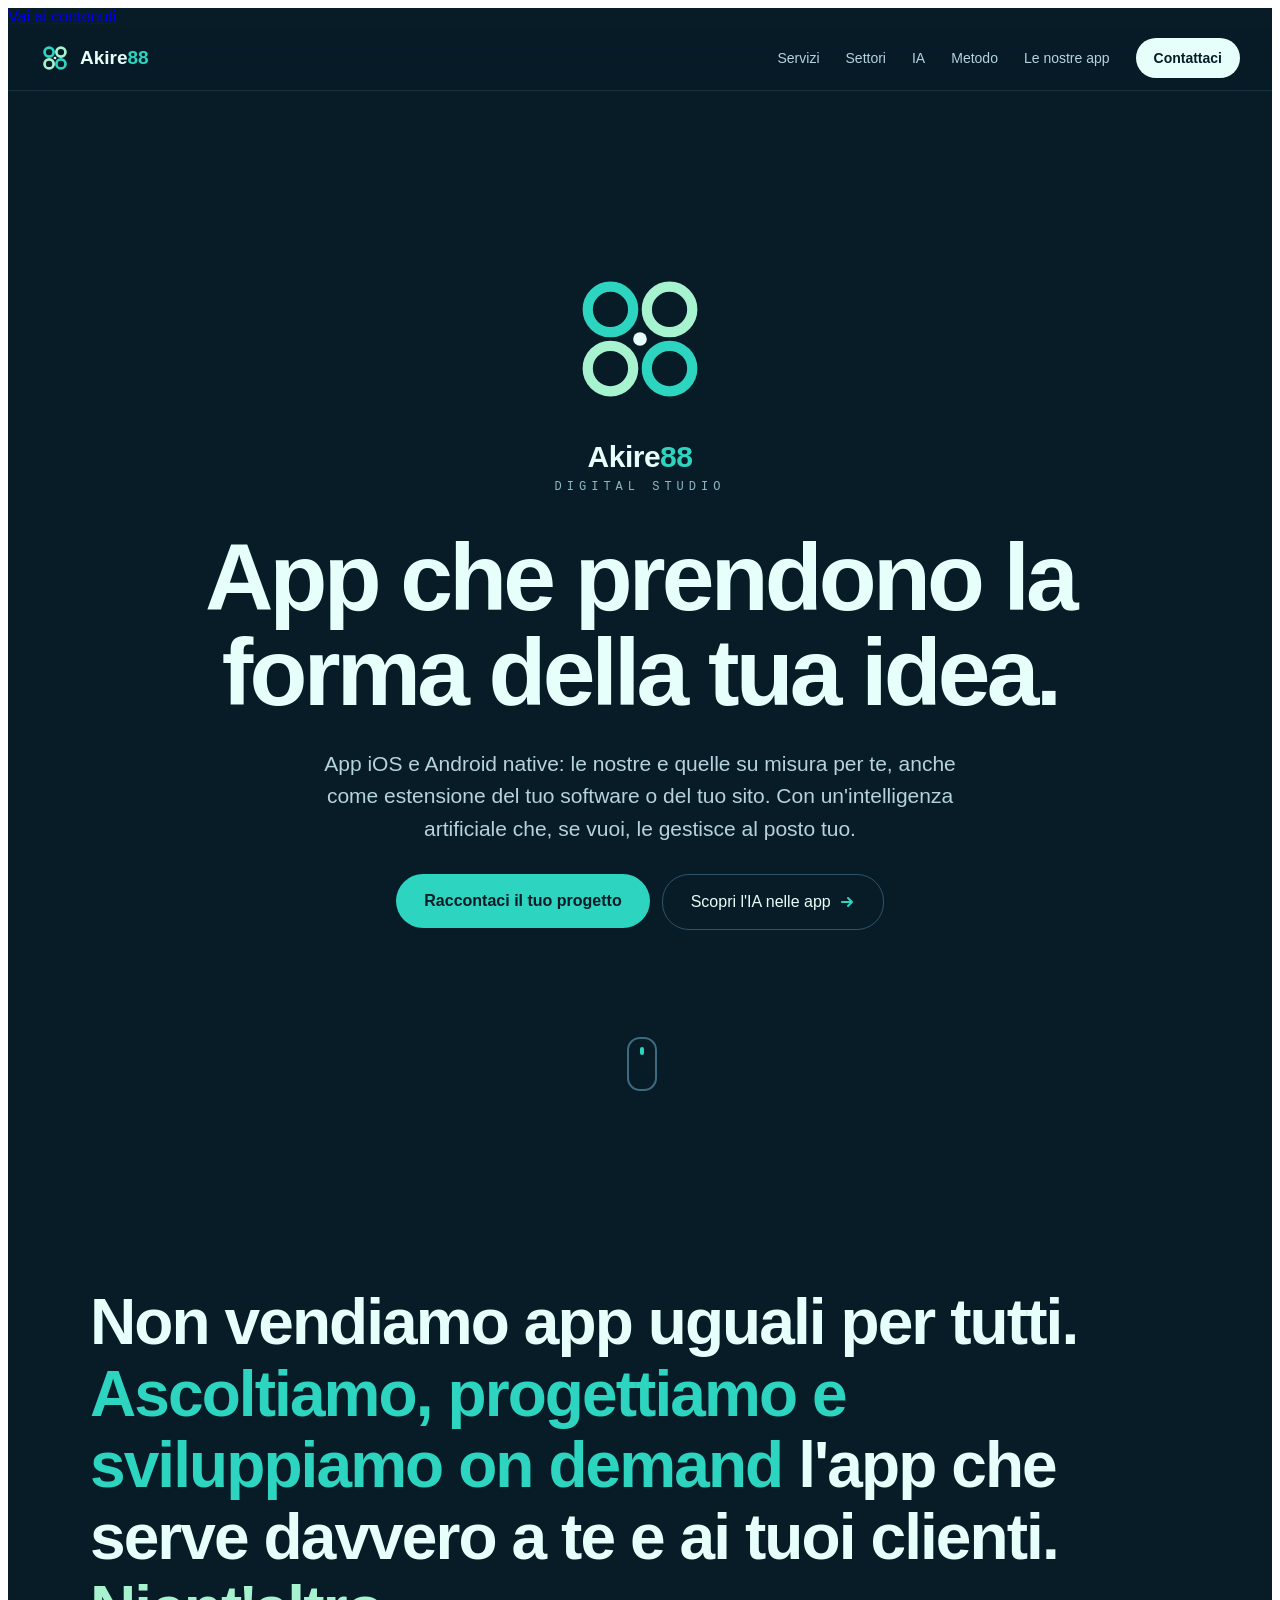
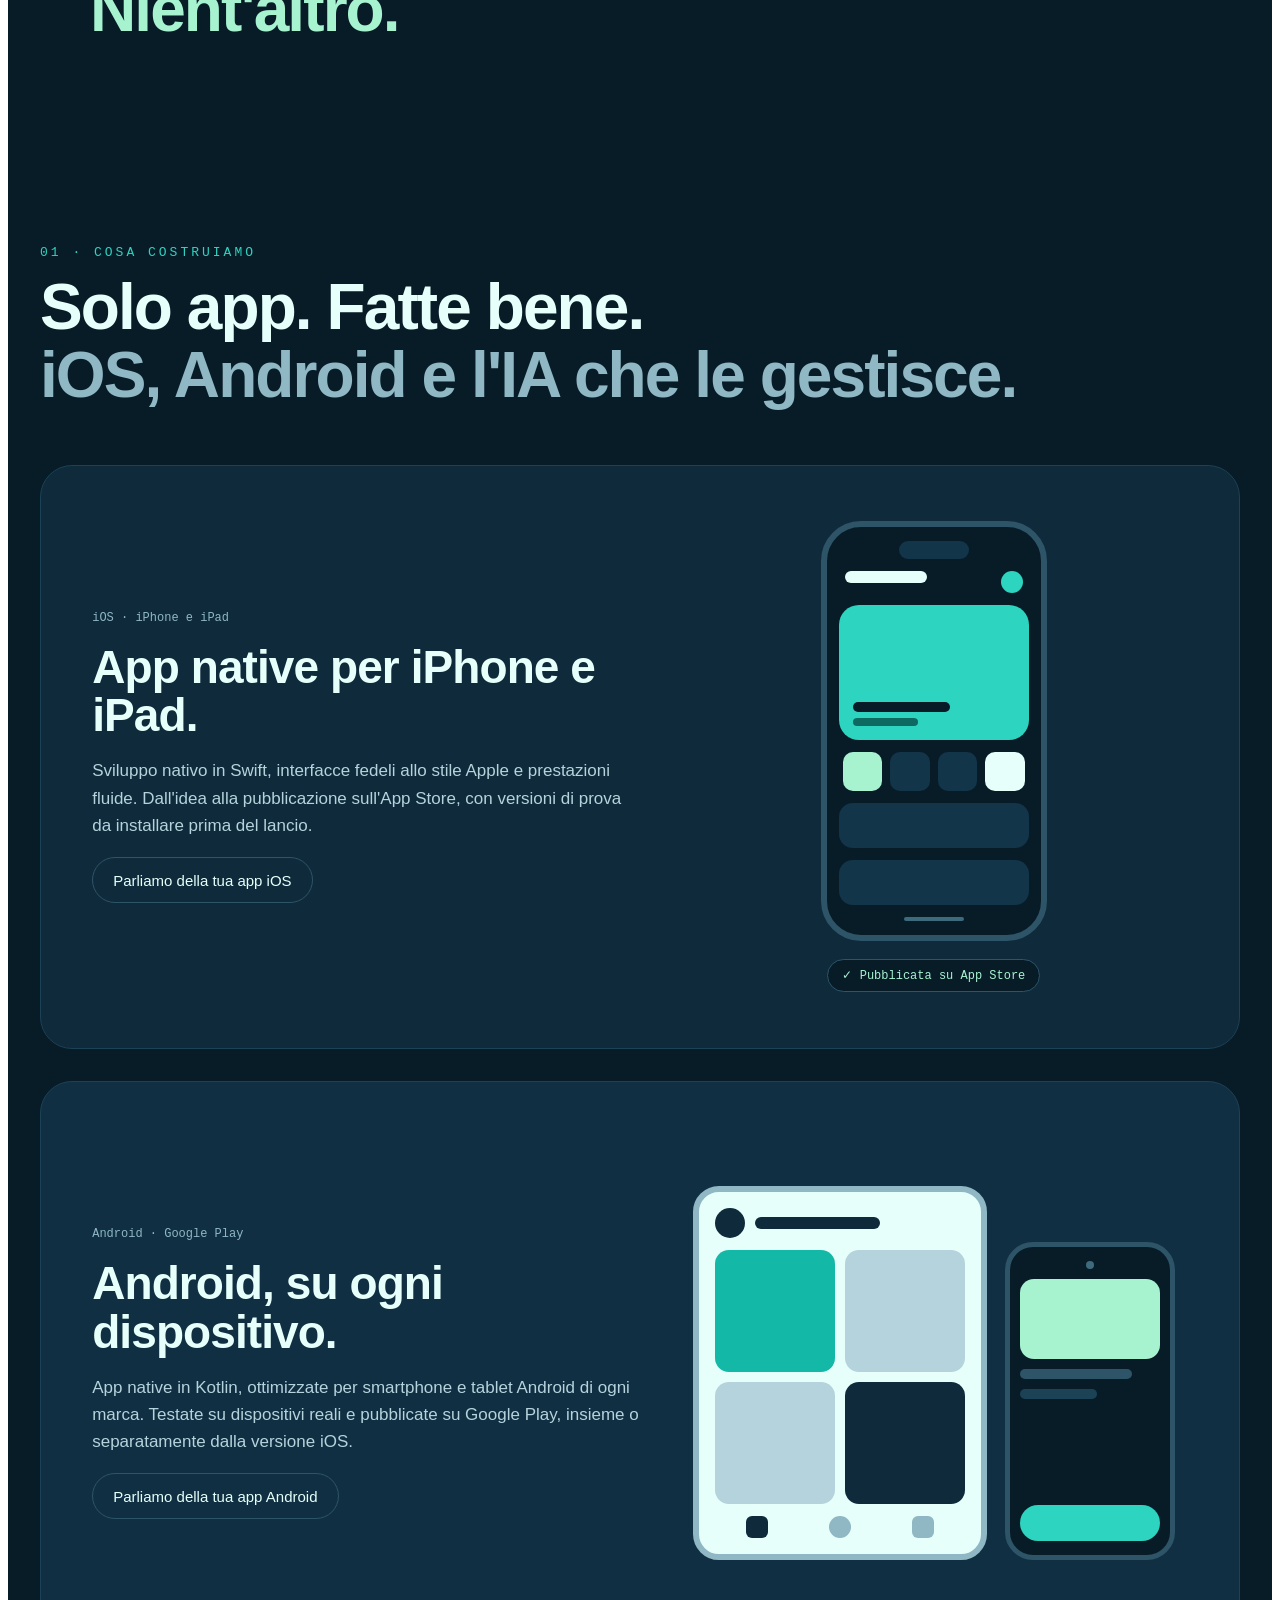
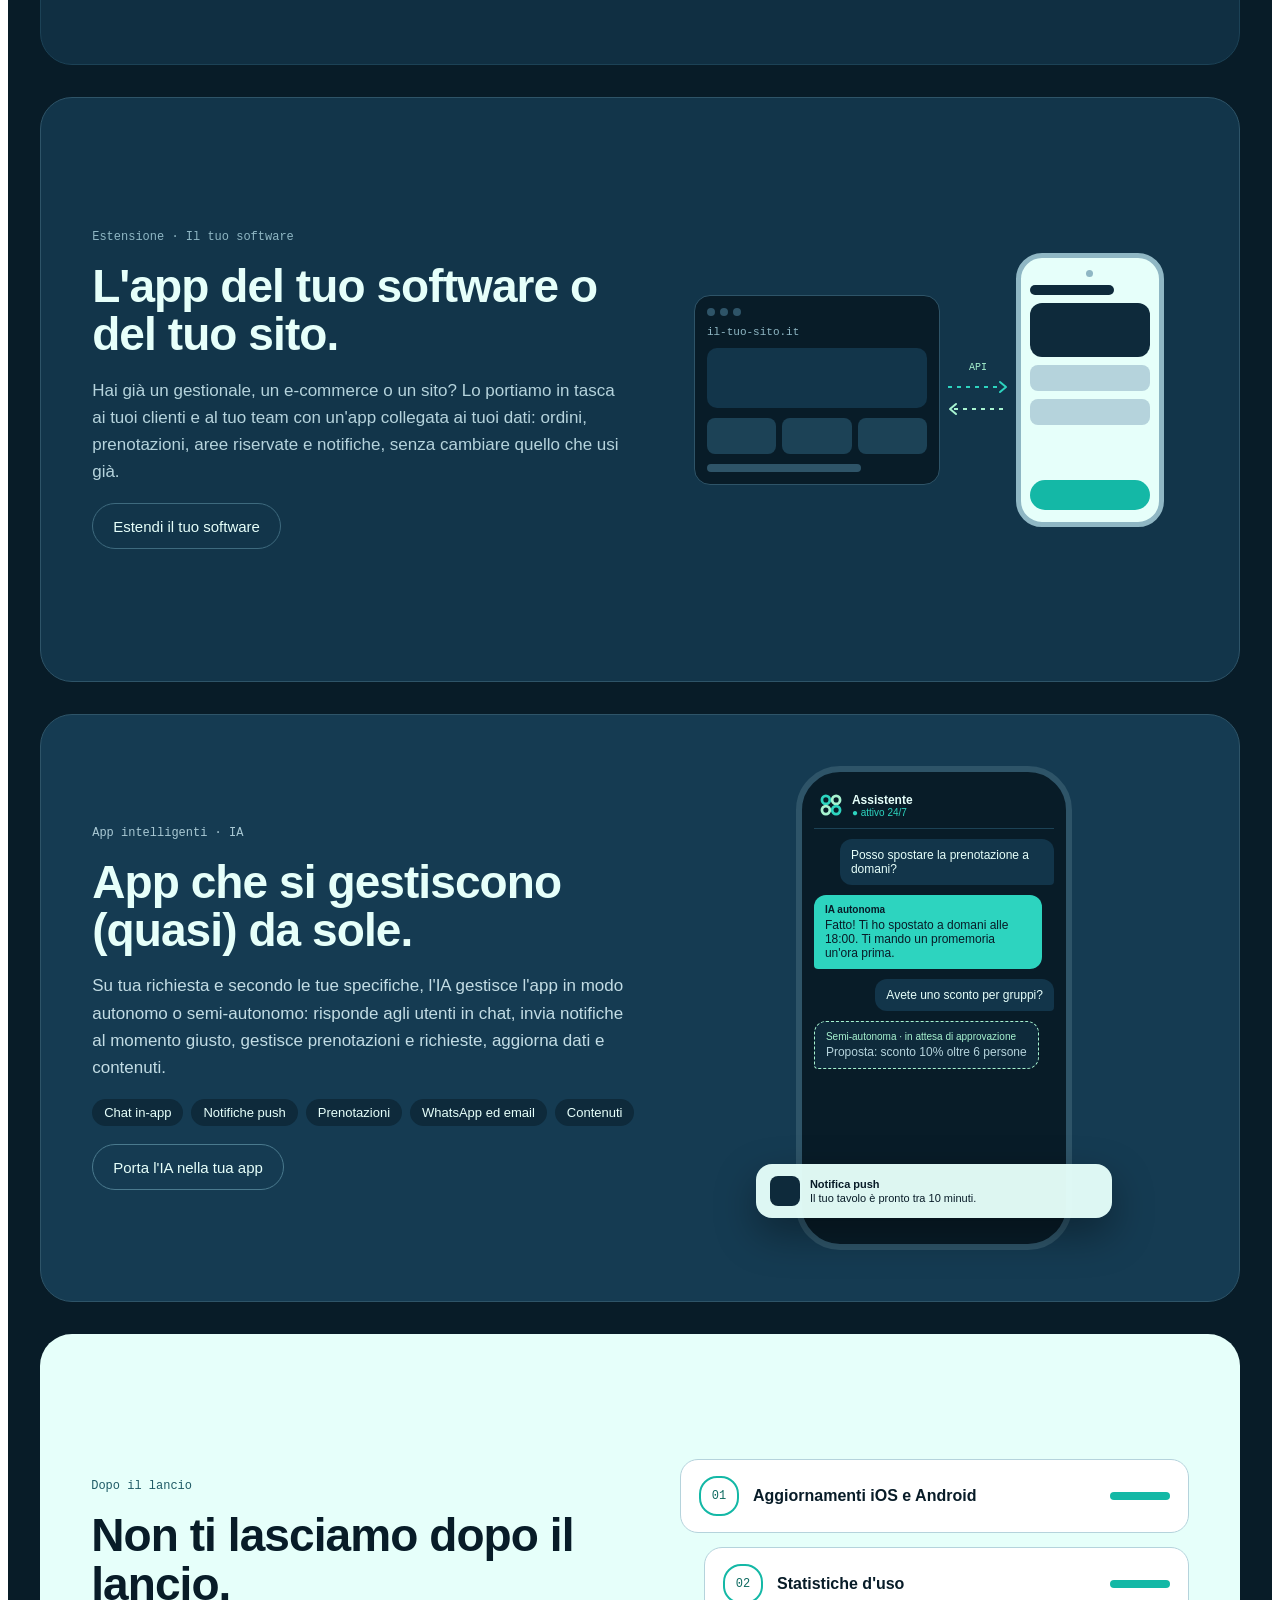
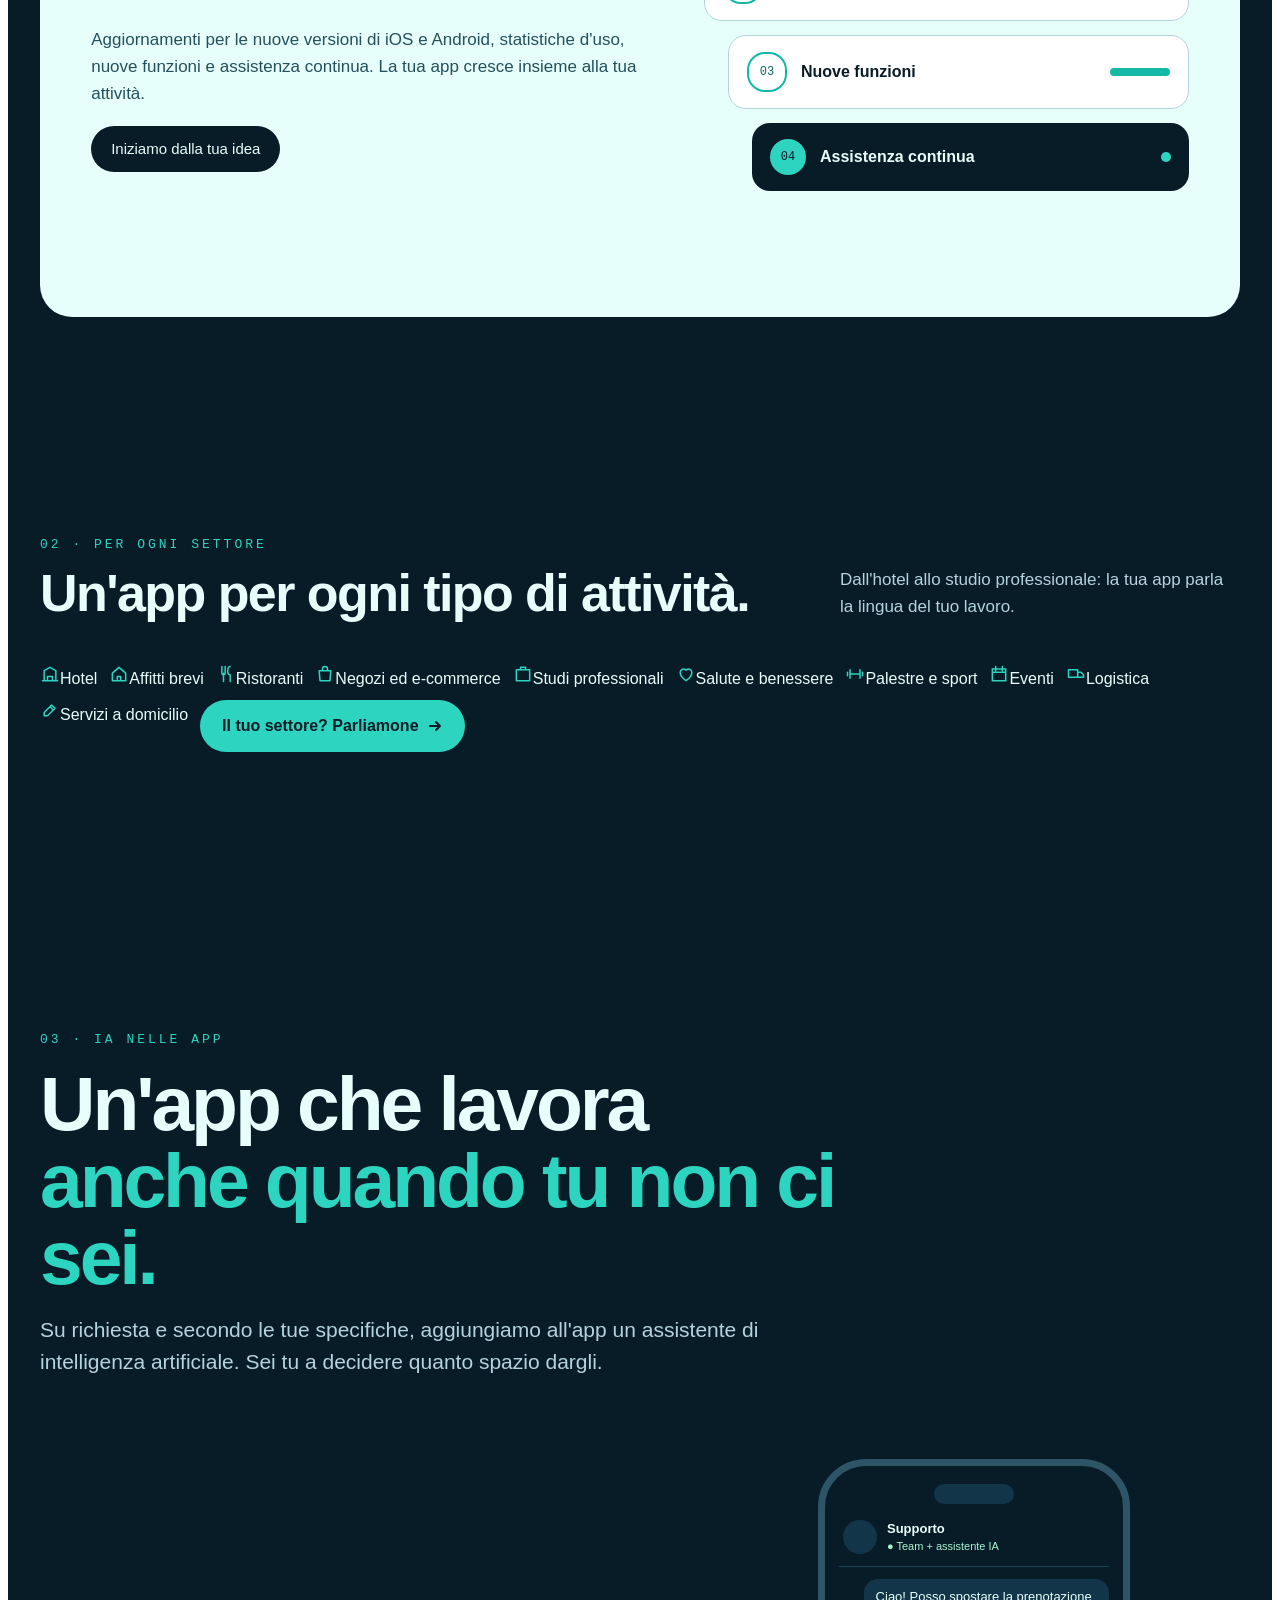
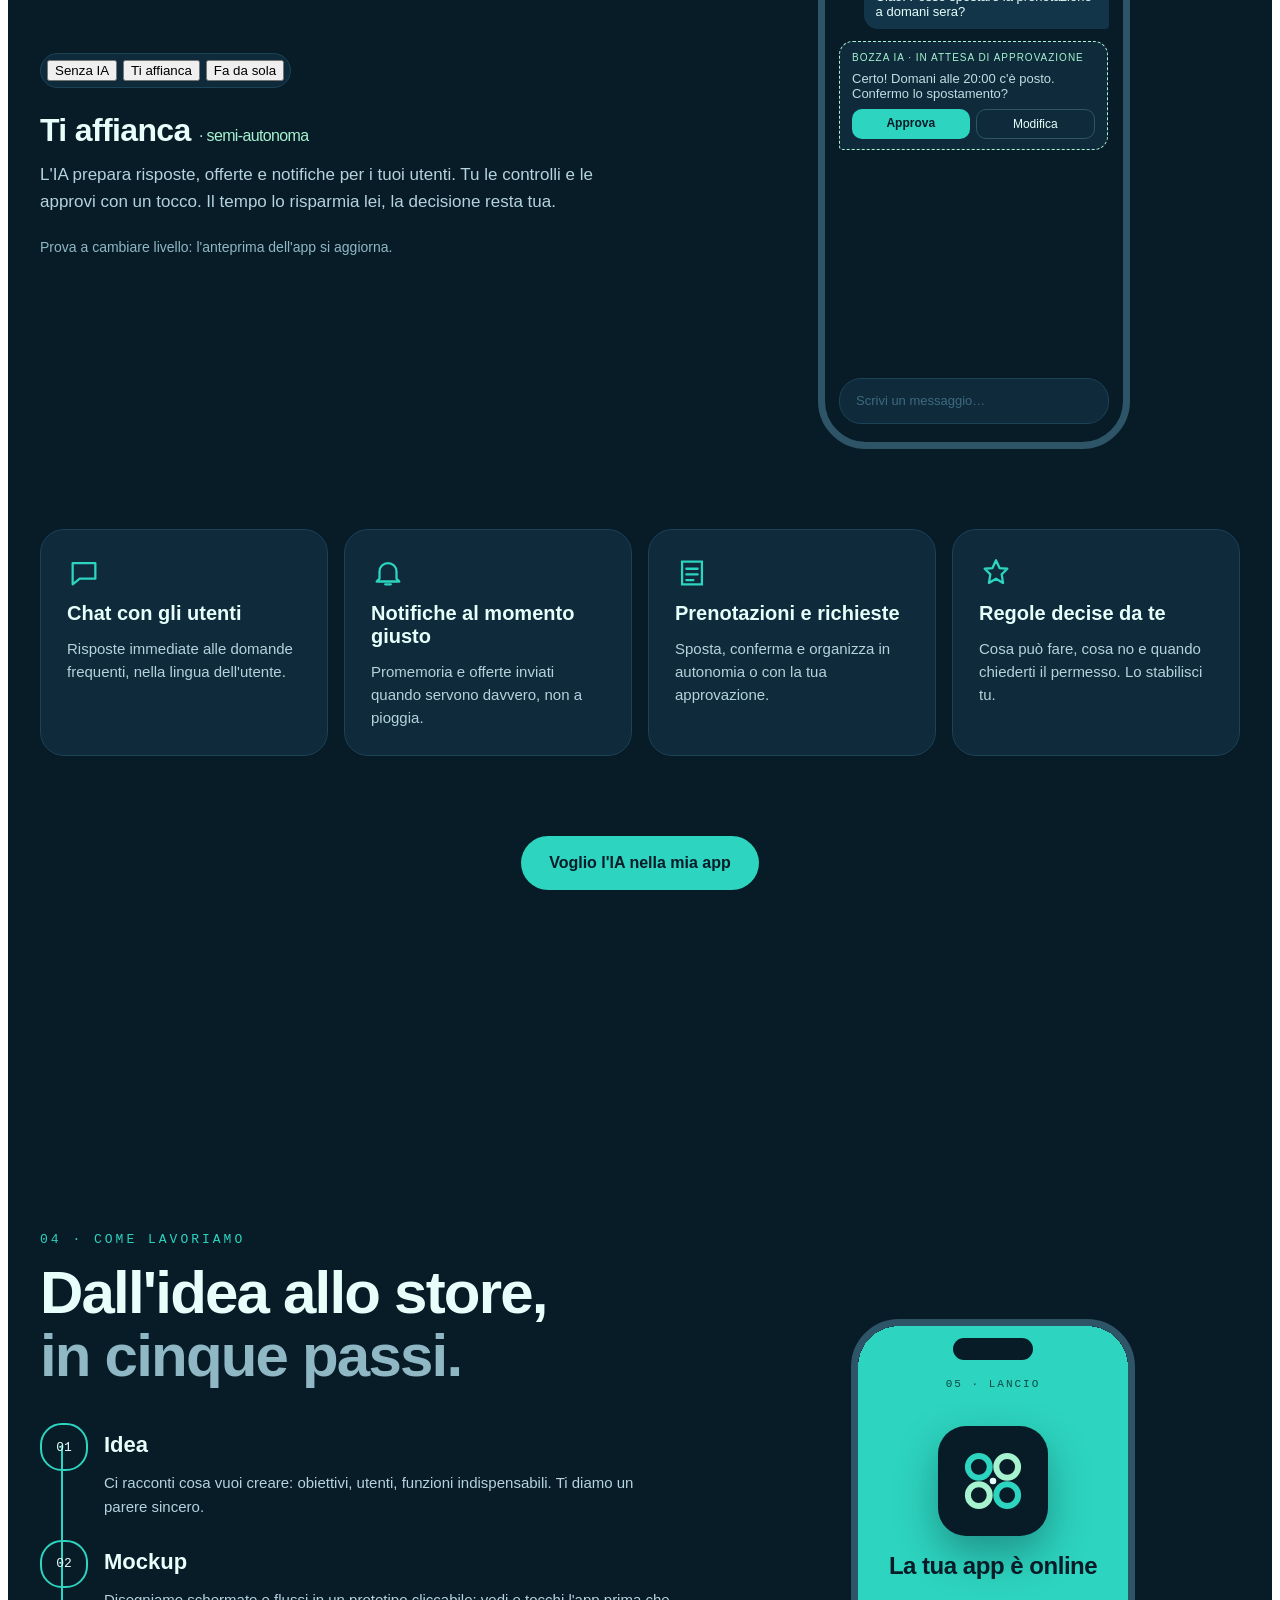
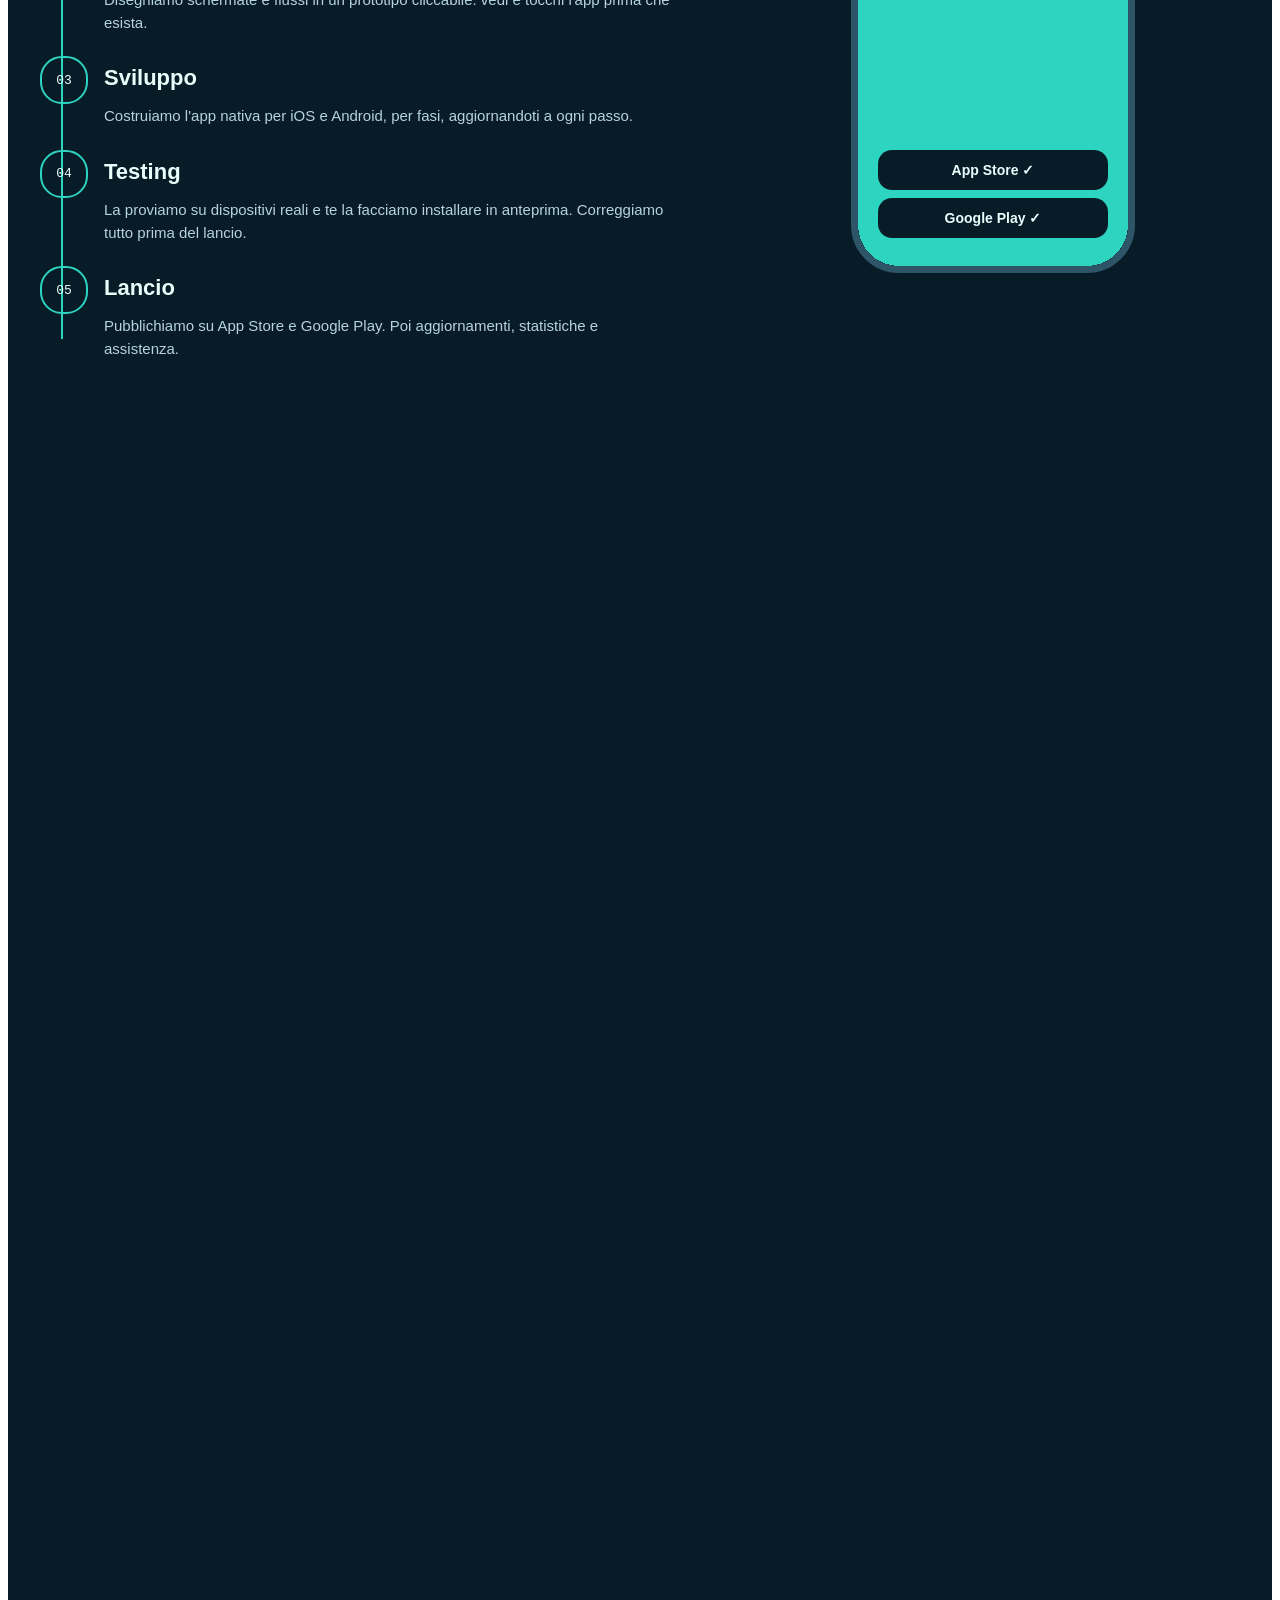
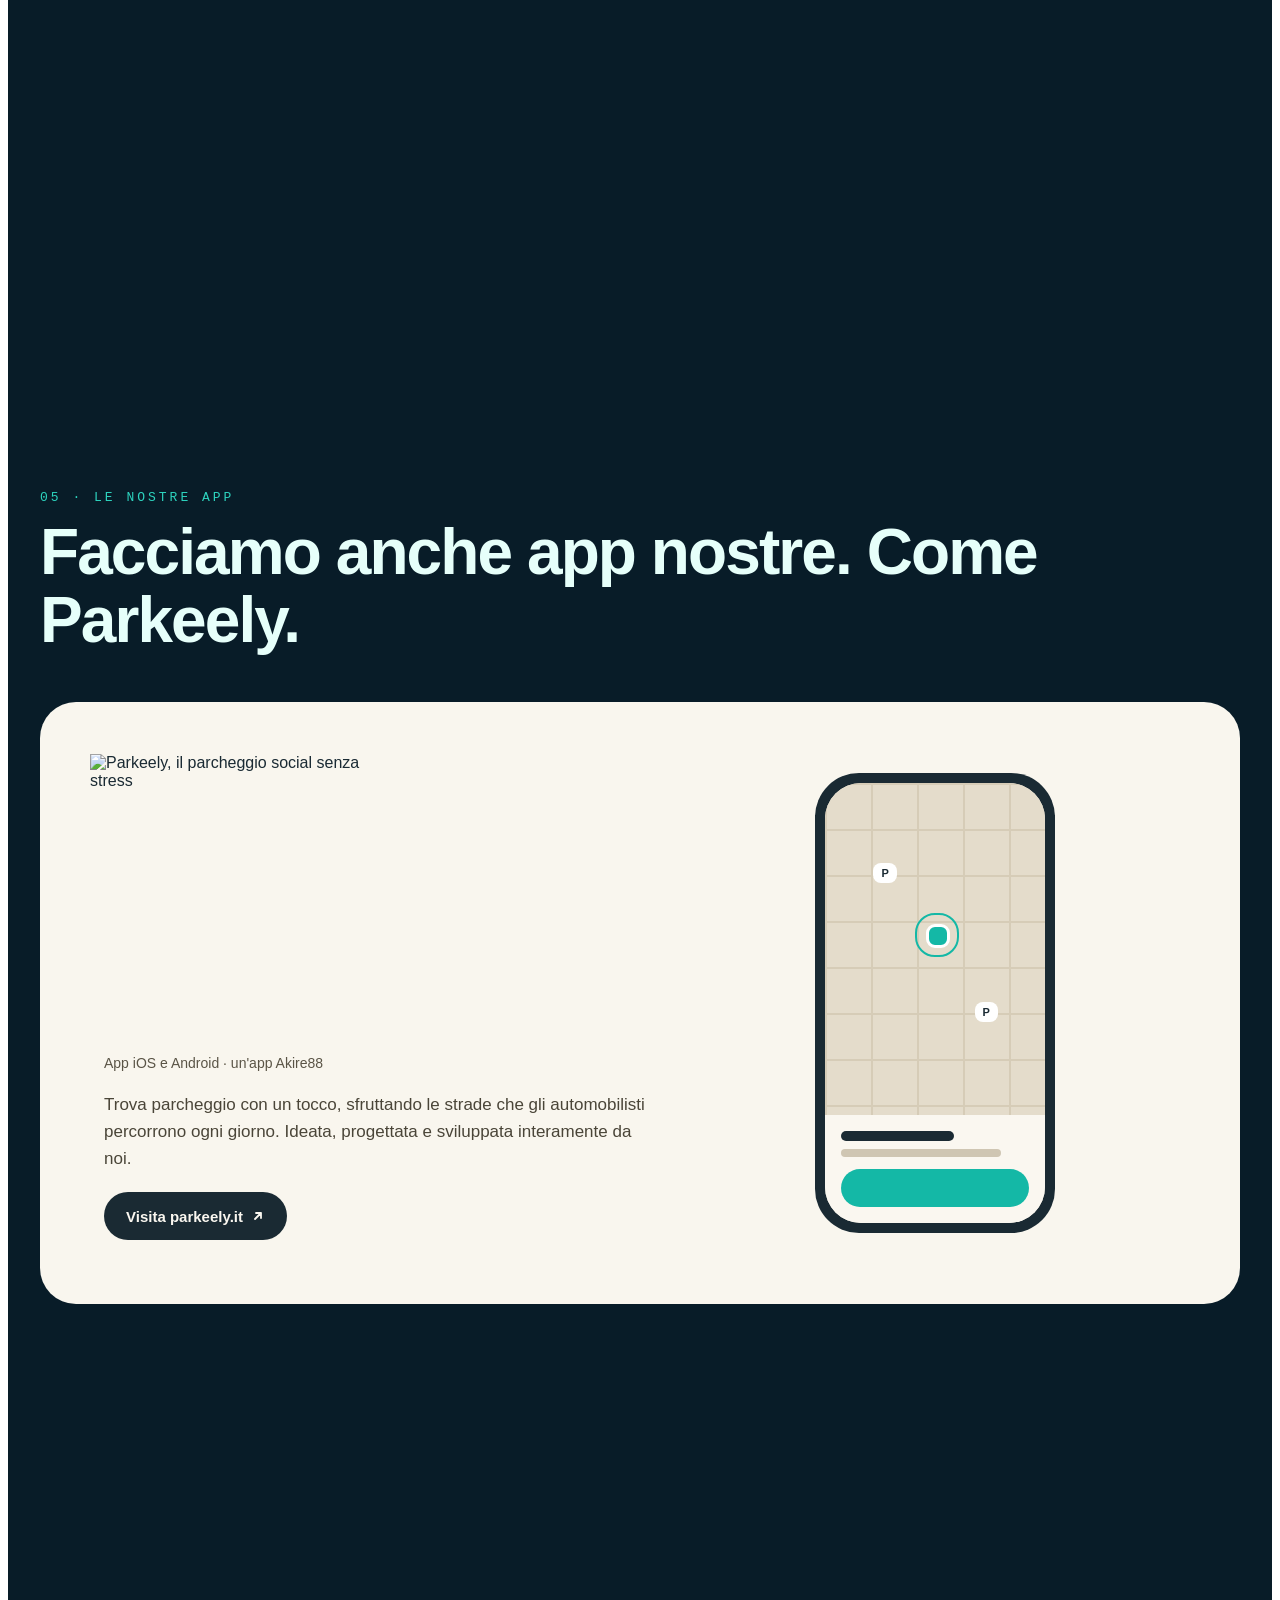
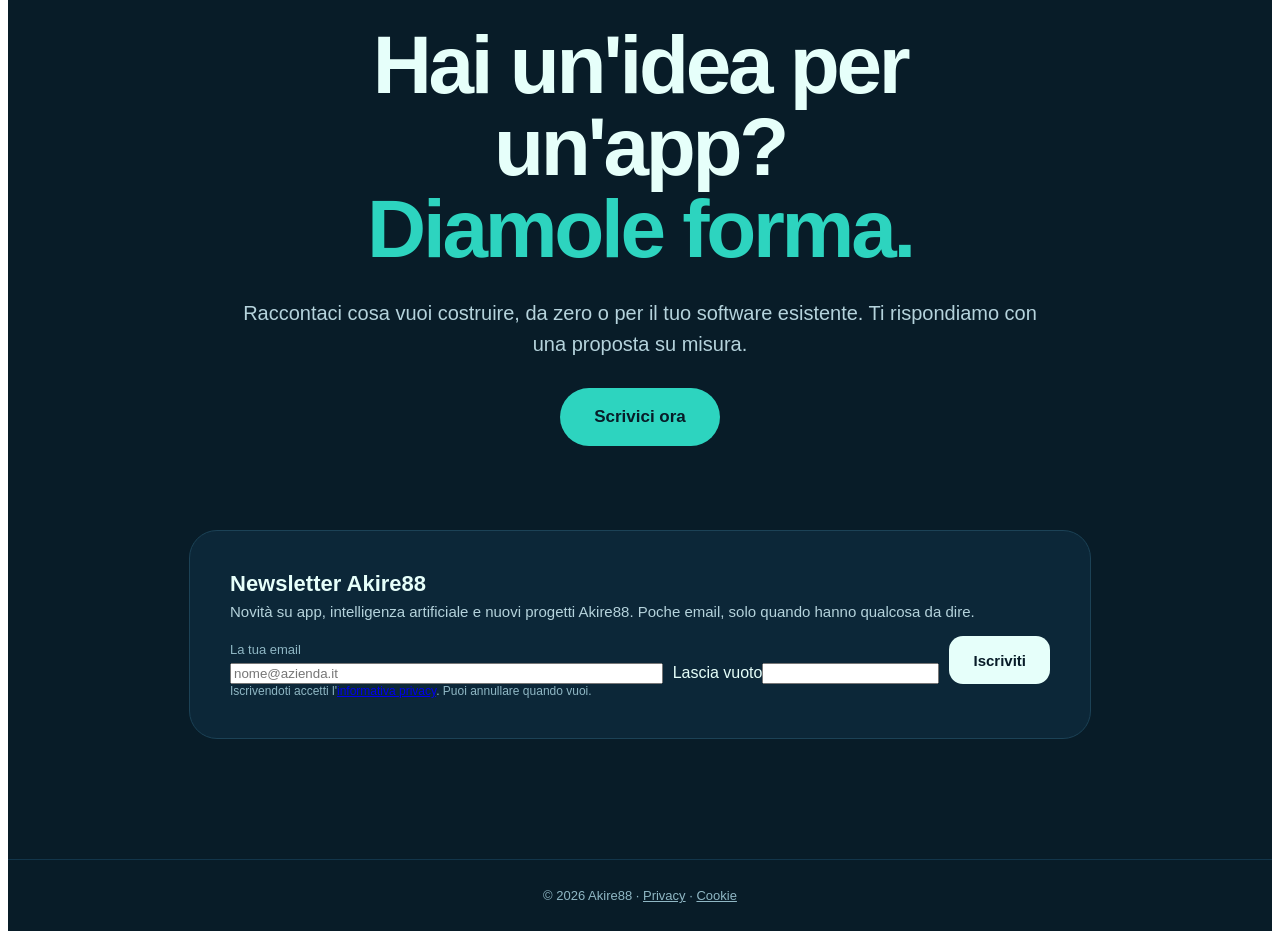
==== docs/index.html @ d6a93c66 "Pubblicazione da branch: sito spostato in docs/ con CNAME Co-Authored-By: Claude Opus 5.5 <noreply@a" ====
<!doctype html>
<html lang="it">
<head>
<meta charset="utf-8">
<meta name="viewport" content="width=device-width, initial-scale=1">
<title>Akire88 – App iOS e Android con intelligenza artificiale</title>
<meta name="description" content="Akire88 progetta e sviluppa app iOS e Android su misura: app native, estensioni del tuo software o sito e assistenti di intelligenza artificiale che le gestiscono.">
<link rel="canonical" href="https://www.akire88.it/">
<meta name="theme-color" content="#081C28">

<meta property="og:type" content="website">
<meta property="og:locale" content="it_IT">
<meta property="og:site_name" content="Akire88">
<meta property="og:title" content="Akire88 – App iOS e Android con intelligenza artificiale">
<meta property="og:description" content="Akire88 progetta e sviluppa app iOS e Android su misura: app native, estensioni del tuo software o sito e assistenti di intelligenza artificiale che le gestiscono.">
<meta property="og:url" content="https://www.akire88.it/">
<meta property="og:image" content="https://www.akire88.it/assets/img/og.png">
<meta name="twitter:card" content="summary_large_image">
<link rel="icon" href="/favicon.svg" type="image/svg+xml">
<link rel="icon" href="/favicon-32.png" sizes="32x32" type="image/png">
<link rel="apple-touch-icon" href="/apple-touch-icon.png">
<link rel="preload" href="/assets/fonts/space-grotesk-latin-700-normal.woff2" as="font" type="font/woff2" crossorigin>
<link rel="preload" href="/assets/fonts/space-grotesk-latin-400-normal.woff2" as="font" type="font/woff2" crossorigin>
<link rel="stylesheet" href="/assets/css/style.css">
<script type="application/ld+json">{"@context":"https://schema.org","@type":"Organization","name":"Akire88","url":"https://www.akire88.it","email":"assistenza@akire88.it","logo":"https://www.akire88.it/apple-touch-icon.png","address":{"@type":"PostalAddress","streetAddress":"Via Monsignor Cherchi 26","postalCode":"09026","addressLocality":"San Sperate","addressRegion":"CA","addressCountry":"IT"}}</script>
</head>
<body>
<div style="background: #081C28; color: #E6FFFA; font-family: 'Space Grotesk', sans-serif; --s: 0.8; overflow-x: clip">

<a class="k-skip" href="#servizi">Vai ai contenuti</a>
<header style="position: sticky; top: 0; z-index: 20; background: rgba(8,28,40,.72); backdrop-filter: blur(18px); -webkit-backdrop-filter: blur(18px); border-bottom: 1px solid rgba(143,183,196,.14)">
<nav aria-label="Principale" style="max-width: 1200px; margin: 0 auto; padding: 12px 24px; display: flex; flex-wrap: wrap; align-items: center; justify-content: space-between; gap: 12px 32px">
<a href="#top" style="display: flex; align-items: center; gap: 10px; color: #E6FFFA; text-decoration: none">
<svg width="30" height="30" viewBox="0 0 132 132" aria-hidden="true"><circle cx="40" cy="40" r="20" fill="none" stroke="#2DD4BF" stroke-width="12"></circle><circle cx="92" cy="40" r="20" fill="none" stroke="#A7F3D0" stroke-width="12"></circle><circle cx="40" cy="92" r="20" fill="none" stroke="#A7F3D0" stroke-width="12"></circle><circle cx="92" cy="92" r="20" fill="none" stroke="#2DD4BF" stroke-width="12"></circle><circle cx="66" cy="66" r="6" fill="#E6FFFA"></circle></svg>
<span style="font-size: 19px; font-weight: 700">Akire<span style="color: #2DD4BF">88</span></span>
</a>
<div style="display: flex; flex-wrap: wrap; align-items: center; gap: 4px 26px; font-size: 14px">
<a href="#servizi" style="color: #B5D3DC; text-decoration: none; padding: 12px 0">Servizi</a>
<a href="#settori" style="color: #B5D3DC; text-decoration: none; padding: 12px 0">Settori</a>
<a href="#ia" style="color: #B5D3DC; text-decoration: none; padding: 12px 0">IA</a>
<a href="#metodo" style="color: #B5D3DC; text-decoration: none; padding: 12px 0">Metodo</a>
<a href="#progetti" style="color: #B5D3DC; text-decoration: none; padding: 12px 0">Le nostre app</a>
<button type="button" class="k-btn" data-open="Informazioni generali" style="height: 40px; padding: 0 18px; border-radius: 20px; border: none; background: #E6FFFA; color: #081C28; font-family: inherit; font-size: 14px; font-weight: 600; cursor: pointer">Contattaci</button>
</div>
</nav>
</header>

<section id="top" class="k-grid" style="position: relative; min-height: 820px; display: flex; align-items: center; justify-content: center; padding: 96px 24px 120px">
<div class="k-glow" aria-hidden="true" style="position: absolute; left: 50%; top: 42%; width: 900px; height: 900px; margin: -450px 0 0 -450px; pointer-events: none"></div>
<div class="k-heroout" style="position: relative; max-width: 1000px; display: flex; flex-direction: column; align-items: center; gap: 28px; text-align: center">
<svg width="150" height="150" viewBox="0 0 132 132" role="img" aria-label="Simbolo Akire88 che si forma">
<circle class="k-ring" cx="40" cy="40" r="20" fill="none" stroke="#2DD4BF" stroke-width="9" stroke-linecap="round" transform="rotate(-90 40 40)" style="animation-delay: calc(.2s * var(--s))"></circle>
<circle class="k-ring" cx="92" cy="40" r="20" fill="none" stroke="#A7F3D0" stroke-width="9" stroke-linecap="round" style="animation-delay: calc(.6s * var(--s))"></circle>
<circle class="k-ring" cx="92" cy="92" r="20" fill="none" stroke="#2DD4BF" stroke-width="9" stroke-linecap="round" transform="rotate(90 92 92)" style="animation-delay: calc(1s * var(--s))"></circle>
<circle class="k-ring" cx="40" cy="92" r="20" fill="none" stroke="#A7F3D0" stroke-width="9" stroke-linecap="round" transform="rotate(180 40 92)" style="animation-delay: calc(1.4s * var(--s))"></circle>
<circle class="k-dot" cx="66" cy="66" r="6" fill="#E6FFFA" style="animation-delay: calc(2.3s * var(--s))"></circle>
</svg>
<div style="display: flex; flex-direction: column; align-items: center; gap: 8px">
<div style="font-size: 30px; font-weight: 700; letter-spacing: -0.5px; line-height: 1"><span class="k-ch" style="animation-delay: calc(2.5s * var(--s))">A</span><span class="k-ch" style="animation-delay: calc(2.58s * var(--s))">k</span><span class="k-ch" style="animation-delay: calc(2.66s * var(--s))">i</span><span class="k-ch" style="animation-delay: calc(2.74s * var(--s))">r</span><span class="k-ch" style="animation-delay: calc(2.82s * var(--s))">e</span><span class="k-ch" style="color: #2DD4BF; animation-delay: calc(3.05s * var(--s))">8</span><span class="k-ch" style="color: #2DD4BF; animation-delay: calc(3.18s * var(--s))">8</span></div>
<div class="k-tag" style="font-family: 'JetBrains Mono', monospace; font-size: 12px; letter-spacing: 5px; text-transform: uppercase; color: #8FB7C4; animation-delay: calc(3.3s * var(--s))">digital studio</div>
</div>
<h1 class="k-in" style="margin: 8px 0 0; font-size: clamp(44px, 7.4vw, 96px); font-weight: 700; line-height: 1; letter-spacing: -0.04em; animation-delay: calc(3.7s * var(--s))">App che prendono la forma della tua idea.</h1>
<p class="k-in" style="margin: 0; max-width: 680px; font-size: clamp(17px, 2vw, 21px); line-height: 1.55; color: #B5D3DC; animation-delay: calc(4s * var(--s))">App iOS e Android native: le nostre e quelle su misura per te, anche come estensione del tuo software o del tuo sito. Con un'intelligenza artificiale che, se vuoi, le gestisce al posto tuo.</p>
<div class="k-in" style="display: flex; flex-wrap: wrap; justify-content: center; gap: 12px; animation-delay: calc(4.25s * var(--s))">
<button type="button" class="k-btn" data-open="App iOS e Android" style="height: 54px; padding: 0 28px; border-radius: 27px; border: none; background: #2DD4BF; color: #081C28; font-family: inherit; font-size: 16px; font-weight: 600; cursor: pointer">Raccontaci il tuo progetto</button>
<a href="#ia" class="k-btn" style="height: 54px; padding: 0 28px; border-radius: 27px; border: 1px solid #2E5468; color: #E6FFFA; text-decoration: none; font-size: 16px; font-weight: 500; display: flex; align-items: center; gap: 8px">Scopri l'IA nelle app <svg width="16" height="16" viewBox="0 0 16 16" aria-hidden="true"><path d="M3 8h10M9 4l4 4-4 4" fill="none" stroke="#2DD4BF" stroke-width="2" stroke-linecap="round" stroke-linejoin="round"></path></svg></a>
</div>
</div>
<div class="k-in" aria-hidden="true" style="position: absolute; bottom: 36px; left: 50%; margin-left: -13px; width: 26px; height: 42px; border: 2px solid #3E6A7E; border-radius: 13px; display: flex; justify-content: center; padding-top: 8px; animation-delay: calc(4.6s * var(--s))"><div class="k-cue" style="width: 4px; height: 8px; border-radius: 2px; background: #2DD4BF"></div></div>
</section>

<section aria-label="Manifesto" style="padding: 160px 24px; max-width: 1100px; margin: 0 auto">
<p style="margin: 0; font-size: clamp(32px, 5vw, 64px); font-weight: 600; line-height: 1.12; letter-spacing: -0.03em">
<span class="k-word">Non</span> <span class="k-word">vendiamo</span> <span class="k-word">app</span> <span class="k-word">uguali</span> <span class="k-word">per</span> <span class="k-word">tutti.</span> <span class="k-word" style="color: #2DD4BF">Ascoltiamo,</span> <span class="k-word" style="color: #2DD4BF">progettiamo</span> <span class="k-word" style="color: #2DD4BF">e</span> <span class="k-word" style="color: #2DD4BF">sviluppiamo</span> <span class="k-word" style="color: #2DD4BF">on</span> <span class="k-word" style="color: #2DD4BF">demand</span> <span class="k-word">l'app</span> <span class="k-word">che</span> <span class="k-word">serve</span> <span class="k-word">davvero</span> <span class="k-word">a</span> <span class="k-word">te</span> <span class="k-word">e</span> <span class="k-word">ai</span> <span class="k-word">tuoi</span> <span class="k-word">clienti.</span> <span class="k-word" style="color: #A7F3D0">Nient'altro.</span>
</p>
</section>

<section id="servizi" style="padding: 40px 24px 120px; max-width: 1200px; margin: 0 auto">
<div class="k-rv" style="display: flex; flex-direction: column; gap: 14px; margin-bottom: 56px">
<span style="font-family: 'JetBrains Mono', monospace; font-size: 13px; letter-spacing: 3px; text-transform: uppercase; color: #2DD4BF">01 · Cosa costruiamo</span>
<h2 style="margin: 0; font-size: clamp(36px, 5vw, 64px); font-weight: 700; letter-spacing: -0.03em; line-height: 1.05">Solo app. Fatte bene.<br><span style="color: #8FB7C4">iOS, Android e l'IA che le gestisce.</span></h2>
</div>

<div style="display: flex; flex-direction: column; gap: 32px">

<article style="position: sticky; top: 88px; border-radius: 32px; background: #0E2A3B; border: 1px solid #1C4256; padding: clamp(28px, 4vw, 56px); display: flex; flex-wrap: wrap; align-items: center; gap: 40px; min-height: 480px; overflow: hidden">
<div style="flex: 1 1 380px; display: flex; flex-direction: column; gap: 18px">
<span style="font-family: 'JetBrains Mono', monospace; font-size: 12px; color: #8FB7C4">iOS · iPhone e iPad</span>
<h3 style="margin: 0; font-size: clamp(30px, 3.6vw, 46px); font-weight: 700; letter-spacing: -0.02em; line-height: 1.05">App native per iPhone e iPad.</h3>
<p style="margin: 0; font-size: 17px; line-height: 1.6; color: #B5D3DC">Sviluppo nativo in Swift, interfacce fedeli allo stile Apple e prestazioni fluide. Dall'idea alla pubblicazione sull'App Store, con versioni di prova da installare prima del lancio.</p>
<button type="button" class="k-btn" data-open="App iOS" style="align-self: flex-start; height: 46px; padding: 0 20px; border-radius: 23px; border: 1px solid #2E5468; background: transparent; color: #E6FFFA; font-family: inherit; font-size: 15px; cursor: pointer">Parliamo della tua app iOS</button>
</div>
<div class="k-tilt" aria-hidden="true" style="flex: 1 1 340px; display: flex; flex-direction: column; align-items: center; gap: 18px">
<div class="k-bob" style="width: 190px; height: 380px; border-radius: 40px; background: #081C28; border: 6px solid #2E5468; padding: 14px 12px; display: flex; flex-direction: column; gap: 12px">
<div style="height: 18px; width: 70px; border-radius: 9px; background: #12354A; align-self: center"></div>
<div style="display: flex; justify-content: space-between; padding: 0 6px"><span style="height: 12px; width: 46%; border-radius: 6px; background: #E6FFFA"></span><span style="height: 22px; width: 22px; border-radius: 11px; background: #2DD4BF"></span></div>
<div style="height: 110px; border-radius: 20px; background: #2DD4BF; padding: 14px; display: flex; flex-direction: column; justify-content: flex-end; gap: 6px"><span style="height: 10px; width: 60%; border-radius: 5px; background: #081C28"></span><span style="height: 8px; width: 40%; border-radius: 4px; background: #0E6A60"></span></div>
<div style="display: grid; grid-template-columns: repeat(4, minmax(0, 1fr)); gap: 8px; padding: 0 4px">
<span style="aspect-ratio: 1 / 1; border-radius: 10px; background: #A7F3D0"></span><span style="aspect-ratio: 1 / 1; border-radius: 10px; background: #12354A"></span><span style="aspect-ratio: 1 / 1; border-radius: 10px; background: #12354A"></span><span style="aspect-ratio: 1 / 1; border-radius: 10px; background: #E6FFFA"></span>
</div>
<div style="height: 46px; border-radius: 14px; background: #12354A"></div>
<div style="height: 46px; border-radius: 14px; background: #12354A"></div>
<div style="margin-top: auto; height: 5px; width: 60px; border-radius: 3px; background: #3E6A7E; align-self: center"></div>
</div>
<span style="padding: 8px 14px; border-radius: 999px; background: #081C28; border: 1px solid #2E5468; font-family: 'JetBrains Mono', monospace; font-size: 12px; color: #A7F3D0">✓ Pubblicata su App Store</span>
</div>
</article>

<article style="position: sticky; top: 104px; border-radius: 32px; background: #102F42; border: 1px solid #1C4256; padding: clamp(28px, 4vw, 56px); display: flex; flex-wrap: wrap; align-items: center; gap: 40px; min-height: 480px; overflow: hidden">
<div style="flex: 1 1 380px; display: flex; flex-direction: column; gap: 18px">
<span style="font-family: 'JetBrains Mono', monospace; font-size: 12px; color: #8FB7C4">Android · Google Play</span>
<h3 style="margin: 0; font-size: clamp(30px, 3.6vw, 46px); font-weight: 700; letter-spacing: -0.02em; line-height: 1.05">Android, su ogni dispositivo.</h3>
<p style="margin: 0; font-size: 17px; line-height: 1.6; color: #B5D3DC">App native in Kotlin, ottimizzate per smartphone e tablet Android di ogni marca. Testate su dispositivi reali e pubblicate su Google Play, insieme o separatamente dalla versione iOS.</p>
<button type="button" class="k-btn" data-open="App Android" style="align-self: flex-start; height: 46px; padding: 0 20px; border-radius: 23px; border: 1px solid #2E5468; background: transparent; color: #E6FFFA; font-family: inherit; font-size: 15px; cursor: pointer">Parliamo della tua app Android</button>
</div>
<div class="k-tilt" aria-hidden="true" style="flex: 1 1 340px; display: flex; align-items: flex-end; justify-content: center; gap: 18px">
<div class="k-bob" style="width: 250px; height: 330px; border-radius: 26px; background: #E6FFFA; border: 6px solid #8FB7C4; padding: 16px; display: flex; flex-direction: column; gap: 12px; animation-delay: -2s">
<div style="display: flex; gap: 10px; align-items: center"><span style="width: 30px; height: 30px; border-radius: 15px; background: #0E2A3B"></span><span style="height: 12px; width: 50%; border-radius: 6px; background: #0E2A3B"></span></div>
<div style="display: grid; grid-template-columns: repeat(2, minmax(0, 1fr)); gap: 10px; flex-grow: 1">
<div style="border-radius: 14px; background: #14B8A6"></div><div style="border-radius: 14px; background: #B5D3DC"></div>
<div style="border-radius: 14px; background: #B5D3DC"></div><div style="border-radius: 14px; background: #0E2A3B"></div>
</div>
<div style="display: flex; justify-content: space-around"><span style="width: 22px; height: 22px; border-radius: 6px; background: #0E2A3B"></span><span style="width: 22px; height: 22px; border-radius: 11px; background: #8FB7C4"></span><span style="width: 22px; height: 22px; border-radius: 6px; background: #8FB7C4"></span></div>
</div>
<div class="k-bob" style="width: 140px; height: 280px; border-radius: 28px; background: #081C28; border: 5px solid #2E5468; padding: 14px 10px; display: flex; flex-direction: column; gap: 10px; animation-delay: -4s">
<span style="width: 8px; height: 8px; border-radius: 4px; background: #3E6A7E; align-self: center"></span>
<div style="height: 80px; border-radius: 14px; background: #A7F3D0"></div>
<span style="height: 10px; width: 80%; border-radius: 5px; background: #2E5468"></span>
<span style="height: 10px; width: 55%; border-radius: 5px; background: #1C4256"></span>
<div style="margin-top: auto; height: 36px; border-radius: 18px; background: #2DD4BF"></div>
</div>
</div>
</article>

<article style="position: sticky; top: 120px; border-radius: 32px; background: #12354A; border: 1px solid #2E5468; padding: clamp(28px, 4vw, 56px); display: flex; flex-wrap: wrap; align-items: center; gap: 40px; min-height: 480px; overflow: hidden">
<div style="flex: 1 1 380px; display: flex; flex-direction: column; gap: 18px">
<span style="font-family: 'JetBrains Mono', monospace; font-size: 12px; color: #8FB7C4">Estensione · Il tuo software</span>
<h3 style="margin: 0; font-size: clamp(30px, 3.6vw, 46px); font-weight: 700; letter-spacing: -0.02em; line-height: 1.05">L'app del tuo software o del tuo sito.</h3>
<p style="margin: 0; font-size: 17px; line-height: 1.6; color: #B5D3DC">Hai già un gestionale, un e-commerce o un sito? Lo portiamo in tasca ai tuoi clienti e al tuo team con un'app collegata ai tuoi dati: ordini, prenotazioni, aree riservate e notifiche, senza cambiare quello che usi già.</p>
<button type="button" class="k-btn" data-open="App per il mio software o sito" style="align-self: flex-start; height: 46px; padding: 0 20px; border-radius: 23px; border: 1px solid #3E6A7E; background: transparent; color: #E6FFFA; font-family: inherit; font-size: 15px; cursor: pointer">Estendi il tuo software</button>
</div>
<div class="k-tilt" aria-hidden="true" style="flex: 1 1 360px; display: flex; align-items: center; justify-content: center; gap: 0">
<div style="flex: 0 1 220px; border-radius: 16px; background: #081C28; border: 1px solid #2E5468; padding: 12px; display: flex; flex-direction: column; gap: 10px">
<div style="display: flex; gap: 5px"><span style="width: 8px; height: 8px; border-radius: 4px; background: #2E5468"></span><span style="width: 8px; height: 8px; border-radius: 4px; background: #2E5468"></span><span style="width: 8px; height: 8px; border-radius: 4px; background: #2E5468"></span></div>
<span style="font-family: 'JetBrains Mono', monospace; font-size: 11px; color: #8FB7C4">il-tuo-sito.it</span>
<div style="height: 60px; border-radius: 10px; background: #12354A"></div>
<div style="display: grid; grid-template-columns: repeat(3, minmax(0, 1fr)); gap: 6px"><span style="height: 36px; border-radius: 8px; background: #1C4256"></span><span style="height: 36px; border-radius: 8px; background: #1C4256"></span><span style="height: 36px; border-radius: 8px; background: #1C4256"></span></div>
<span style="height: 8px; width: 70%; border-radius: 4px; background: #2E5468"></span>
</div>
<div style="flex: 0 0 auto; display: flex; flex-direction: column; align-items: center; gap: 6px; padding: 0 6px">
<span style="font-family: 'JetBrains Mono', monospace; font-size: 10px; color: #A7F3D0">API</span>
<svg width="64" height="16" viewBox="0 0 64 16"><line x1="2" y1="8" x2="56" y2="8" stroke="#2DD4BF" stroke-width="2" stroke-dasharray="4 5"></line><path d="M54 3l6 5-6 5" fill="none" stroke="#2DD4BF" stroke-width="2" stroke-linecap="round" stroke-linejoin="round"></path></svg>
<svg width="64" height="16" viewBox="0 0 64 16"><line x1="8" y1="8" x2="62" y2="8" stroke="#A7F3D0" stroke-width="2" stroke-dasharray="4 5"></line><path d="M10 3l-6 5 6 5" fill="none" stroke="#A7F3D0" stroke-width="2" stroke-linecap="round" stroke-linejoin="round"></path></svg>
</div>
<div class="k-bob" style="flex: 0 0 auto; width: 120px; height: 240px; border-radius: 26px; background: #E6FFFA; border: 5px solid #8FB7C4; padding: 12px 9px; display: flex; flex-direction: column; gap: 8px">
<span style="width: 7px; height: 7px; border-radius: 4px; background: #8FB7C4; align-self: center"></span>
<span style="height: 10px; width: 70%; border-radius: 5px; background: #0E2A3B"></span>
<div style="height: 54px; border-radius: 12px; background: #0E2A3B"></div>
<span style="height: 26px; border-radius: 8px; background: #B5D3DC"></span>
<span style="height: 26px; border-radius: 8px; background: #B5D3DC"></span>
<div style="margin-top: auto; height: 30px; border-radius: 15px; background: #14B8A6"></div>
</div>
</div>
</article>

<article style="position: sticky; top: 136px; border-radius: 32px; background: #153B52; border: 1px solid #2E5468; padding: clamp(28px, 4vw, 56px); display: flex; flex-wrap: wrap; align-items: center; gap: 40px; min-height: 480px; overflow: hidden">
<div style="flex: 1 1 380px; display: flex; flex-direction: column; gap: 18px">
<span style="font-family: 'JetBrains Mono', monospace; font-size: 12px; color: #A9C9D4">App intelligenti · IA</span>
<h3 style="margin: 0; font-size: clamp(30px, 3.6vw, 46px); font-weight: 700; letter-spacing: -0.02em; line-height: 1.05">App che si gestiscono (quasi) da sole.</h3>
<p style="margin: 0; font-size: 17px; line-height: 1.6; color: #C2DCE4">Su tua richiesta e secondo le tue specifiche, l'IA gestisce l'app in modo autonomo o semi-autonomo: risponde agli utenti in chat, invia notifiche al momento giusto, gestisce prenotazioni e richieste, aggiorna dati e contenuti.</p>
<div style="display: flex; flex-wrap: wrap; gap: 8px; font-size: 13px">
<span style="padding: 6px 12px; border-radius: 999px; background: #0E2A3B; color: #E6FFFA">Chat in-app</span>
<span style="padding: 6px 12px; border-radius: 999px; background: #0E2A3B; color: #E6FFFA">Notifiche push</span>
<span style="padding: 6px 12px; border-radius: 999px; background: #0E2A3B; color: #E6FFFA">Prenotazioni</span>
<span style="padding: 6px 12px; border-radius: 999px; background: #0E2A3B; color: #E6FFFA">WhatsApp ed email</span>
<span style="padding: 6px 12px; border-radius: 999px; background: #0E2A3B; color: #E6FFFA">Contenuti</span>
</div>
<button type="button" class="k-btn" data-open="App con assistente IA" style="align-self: flex-start; height: 46px; padding: 0 20px; border-radius: 23px; border: 1px solid #4A7A8E; background: transparent; color: #E6FFFA; font-family: inherit; font-size: 15px; cursor: pointer">Porta l'IA nella tua app</button>
</div>
<div class="k-tilt" aria-hidden="true" style="flex: 1 1 340px; display: flex; justify-content: center">
<div style="position: relative; width: 240px; height: 440px; border-radius: 44px; background: #081C28; border: 6px solid #2E5468; padding: 16px 12px; display: flex; flex-direction: column; gap: 10px; font-size: 12px">
<div style="display: flex; align-items: center; gap: 8px; padding: 4px 4px 10px; border-bottom: 1px solid #1C4256">
<svg width="26" height="26" viewBox="0 0 132 132"><circle cx="40" cy="40" r="20" fill="none" stroke="#2DD4BF" stroke-width="14"></circle><circle cx="92" cy="40" r="20" fill="none" stroke="#A7F3D0" stroke-width="14"></circle><circle cx="40" cy="92" r="20" fill="none" stroke="#A7F3D0" stroke-width="14"></circle><circle cx="92" cy="92" r="20" fill="none" stroke="#2DD4BF" stroke-width="14"></circle></svg>
<div style="display: flex; flex-direction: column"><span style="font-weight: 600">Assistente</span><span style="font-size: 10px; color: #2DD4BF">● attivo 24/7</span></div>
</div>
<div style="align-self: flex-end; max-width: 80%; padding: 9px 11px; border-radius: 12px 12px 4px 12px; background: #12354A">Posso spostare la prenotazione a domani?</div>
<div style="align-self: flex-start; max-width: 86%; padding: 9px 11px; border-radius: 12px 12px 12px 4px; background: #2DD4BF; color: #081C28; display: flex; flex-direction: column; gap: 3px"><span style="font-size: 10px; font-weight: 600">IA autonoma</span><span>Fatto! Ti ho spostato a domani alle 18:00. Ti mando un promemoria un'ora prima.</span></div>
<div style="align-self: flex-end; max-width: 80%; padding: 9px 11px; border-radius: 12px 12px 4px 12px; background: #12354A">Avete uno sconto per gruppi?</div>
<div style="align-self: flex-start; max-width: 86%; padding: 9px 11px; border-radius: 12px 12px 12px 4px; background: #0E2A3B; border: 1px dashed #A7F3D0; display: flex; flex-direction: column; gap: 3px"><span style="font-size: 10px; color: #A7F3D0">Semi-autonoma · in attesa di approvazione</span><span style="color: #B5D3DC">Proposta: sconto 10% oltre 6 persone</span></div>
<div class="k-bob" style="position: absolute; left: -46px; right: -46px; bottom: 26px; padding: 12px 14px; border-radius: 16px; background: rgba(230,255,250,.96); color: #081C28; display: flex; gap: 10px; align-items: center; box-shadow: 0 16px 40px rgba(0,0,0,.35)">
<span style="flex: 0 0 auto; width: 30px; height: 30px; border-radius: 8px; background: #0E2A3B"></span>
<div style="display: flex; flex-direction: column; gap: 2px"><span style="font-size: 11px; font-weight: 700">Notifica push</span><span style="font-size: 11px">Il tuo tavolo è pronto tra 10 minuti.</span></div>
</div>
</div>
</div>
</article>

<article style="position: sticky; top: 152px; border-radius: 32px; background: #E6FFFA; color: #081C28; padding: clamp(28px, 4vw, 56px); display: flex; flex-wrap: wrap; align-items: center; gap: 40px; min-height: 480px; overflow: hidden">
<div style="flex: 1 1 380px; display: flex; flex-direction: column; gap: 18px">
<span style="font-family: 'JetBrains Mono', monospace; font-size: 12px; color: #1F5B66">Dopo il lancio</span>
<h3 style="margin: 0; font-size: clamp(30px, 3.6vw, 46px); font-weight: 700; letter-spacing: -0.02em; line-height: 1.05">Non ti lasciamo dopo il lancio.</h3>
<p style="margin: 0; font-size: 17px; line-height: 1.6; color: #24505C">Aggiornamenti per le nuove versioni di iOS e Android, statistiche d'uso, nuove funzioni e assistenza continua. La tua app cresce insieme alla tua attività.</p>
<button type="button" class="k-btn" data-open="App iOS e Android" style="align-self: flex-start; height: 46px; padding: 0 20px; border-radius: 23px; border: none; background: #081C28; color: #E6FFFA; font-family: inherit; font-size: 15px; cursor: pointer">Iniziamo dalla tua idea</button>
</div>
<div class="k-tilt" aria-hidden="true" style="flex: 1 1 340px; display: flex; flex-direction: column; gap: 14px">
<div style="display: flex; align-items: center; gap: 14px; padding: 16px 18px; border-radius: 18px; background: #FFFFFF; border: 1px solid #B5D3DC"><span style="flex: 0 0 auto; width: 36px; height: 36px; border-radius: 18px; border: 2px solid #14B8A6; display: flex; align-items: center; justify-content: center; font-family: 'JetBrains Mono', monospace; font-size: 12px; color: #0E6A60">01</span><span style="flex-grow: 1; font-weight: 600">Aggiornamenti iOS e Android</span><span style="width: 60px; height: 8px; border-radius: 4px; background: #14B8A6"></span></div>
<div style="display: flex; align-items: center; gap: 14px; padding: 16px 18px; border-radius: 18px; background: #FFFFFF; border: 1px solid #B5D3DC; margin-left: 24px"><span style="flex: 0 0 auto; width: 36px; height: 36px; border-radius: 18px; border: 2px solid #14B8A6; display: flex; align-items: center; justify-content: center; font-family: 'JetBrains Mono', monospace; font-size: 12px; color: #0E6A60">02</span><span style="flex-grow: 1; font-weight: 600">Statistiche d'uso</span><span style="width: 60px; height: 8px; border-radius: 4px; background: #14B8A6"></span></div>
<div style="display: flex; align-items: center; gap: 14px; padding: 16px 18px; border-radius: 18px; background: #FFFFFF; border: 1px solid #B5D3DC; margin-left: 48px"><span style="flex: 0 0 auto; width: 36px; height: 36px; border-radius: 18px; border: 2px solid #14B8A6; display: flex; align-items: center; justify-content: center; font-family: 'JetBrains Mono', monospace; font-size: 12px; color: #0E6A60">03</span><span style="flex-grow: 1; font-weight: 600">Nuove funzioni</span><span style="width: 60px; height: 8px; border-radius: 4px; background: #14B8A6"></span></div>
<div style="display: flex; align-items: center; gap: 14px; padding: 16px 18px; border-radius: 18px; background: #081C28; color: #E6FFFA; margin-left: 72px"><span style="flex: 0 0 auto; width: 36px; height: 36px; border-radius: 18px; background: #2DD4BF; display: flex; align-items: center; justify-content: center; font-family: 'JetBrains Mono', monospace; font-size: 12px; color: #081C28">04</span><span style="flex-grow: 1; font-weight: 600">Assistenza continua</span><span class="k-pulse" style="width: 10px; height: 10px; border-radius: 5px; background: #2DD4BF"></span></div>
</div>
</article>

</div>
</section>

<section id="settori" style="padding: 100px 24px 120px; max-width: 1200px; margin: 0 auto">
<div class="k-rv" style="display: flex; flex-wrap: wrap; justify-content: space-between; align-items: flex-end; gap: 20px 40px; margin-bottom: 44px">
<div style="display: flex; flex-direction: column; gap: 14px">
<span style="font-family: 'JetBrains Mono', monospace; font-size: 13px; letter-spacing: 3px; text-transform: uppercase; color: #2DD4BF">02 · Per ogni settore</span>
<h2 style="margin: 0; font-size: clamp(32px, 4.4vw, 52px); font-weight: 700; letter-spacing: -0.03em; line-height: 1.05">Un'app per ogni tipo di attività.</h2>
</div>
<p style="margin: 0; max-width: 400px; font-size: 17px; line-height: 1.6; color: #B5D3DC">Dall'hotel allo studio professionale: la tua app parla la lingua del tuo lavoro.</p>
</div>
<div class="k-rv" style="display: flex; flex-wrap: wrap; gap: 12px">
<span class="k-tag2"><svg width="20" height="20" viewBox="0 0 24 24" aria-hidden="true"><path d="M3 20h18M5 20V8l7-4 7 4v12M9 20v-5h6v5" fill="none" stroke="#2DD4BF" stroke-width="1.8" stroke-linecap="round" stroke-linejoin="round"></path></svg>Hotel</span>
<span class="k-tag2"><svg width="20" height="20" viewBox="0 0 24 24" aria-hidden="true"><path d="M4 11l8-7 8 7v9H4zM10 20v-5h4v5" fill="none" stroke="#2DD4BF" stroke-width="1.8" stroke-linecap="round" stroke-linejoin="round"></path></svg>Affitti brevi</span>
<span class="k-tag2"><svg width="20" height="20" viewBox="0 0 24 24" aria-hidden="true"><path d="M7 3v8a2 2 0 0 0 4 0V3M9 11v10M17 3c-2 0-3 3-3 6s1 4 3 4v8" fill="none" stroke="#2DD4BF" stroke-width="1.8" stroke-linecap="round" stroke-linejoin="round"></path></svg>Ristoranti</span>
<span class="k-tag2"><svg width="20" height="20" viewBox="0 0 24 24" aria-hidden="true"><path d="M5 8h14l-1 12H6zM9 8V6a3 3 0 0 1 6 0v2" fill="none" stroke="#2DD4BF" stroke-width="1.8" stroke-linecap="round" stroke-linejoin="round"></path></svg>Negozi ed e-commerce</span>
<span class="k-tag2"><svg width="20" height="20" viewBox="0 0 24 24" aria-hidden="true"><path d="M4 7h16v13H4zM9 7V4h6v3" fill="none" stroke="#2DD4BF" stroke-width="1.8" stroke-linecap="round" stroke-linejoin="round"></path></svg>Studi professionali</span>
<span class="k-tag2"><svg width="20" height="20" viewBox="0 0 24 24" aria-hidden="true"><path d="M12 20s-7-4.5-7-10a4 4 0 0 1 7-2.6A4 4 0 0 1 19 10c0 5.5-7 10-7 10z" fill="none" stroke="#2DD4BF" stroke-width="1.8" stroke-linejoin="round"></path></svg>Salute e benessere</span>
<span class="k-tag2"><svg width="20" height="20" viewBox="0 0 24 24" aria-hidden="true"><path d="M3 10v4M21 10v4M6 7v10M18 7v10M6 12h12" fill="none" stroke="#2DD4BF" stroke-width="1.8" stroke-linecap="round"></path></svg>Palestre e sport</span>
<span class="k-tag2"><svg width="20" height="20" viewBox="0 0 24 24" aria-hidden="true"><path d="M4 6h16v14H4zM4 10h16M8 3v5M16 3v5" fill="none" stroke="#2DD4BF" stroke-width="1.8" stroke-linecap="round"></path></svg>Eventi</span>
<span class="k-tag2"><svg width="20" height="20" viewBox="0 0 24 24" aria-hidden="true"><path d="M3 7h11v9H3zM14 10h4l3 3v3h-7" fill="none" stroke="#2DD4BF" stroke-width="1.8" stroke-linejoin="round"></path></svg>Logistica</span>
<span class="k-tag2"><svg width="20" height="20" viewBox="0 0 24 24" aria-hidden="true"><path d="M14 6l4 4-9 9H5v-4zM12 8l4 4" fill="none" stroke="#2DD4BF" stroke-width="1.8" stroke-linejoin="round"></path></svg>Servizi a domicilio</span>
<button type="button" class="k-btn" data-open="App per il mio settore" style="min-height: 52px; padding: 0 22px; border-radius: 26px; border: none; background: #2DD4BF; color: #081C28; font-family: inherit; font-size: 16px; font-weight: 600; cursor: pointer; display: flex; align-items: center; gap: 8px">Il tuo settore? Parliamone <svg width="16" height="16" viewBox="0 0 16 16" aria-hidden="true"><path d="M3 8h10M9 4l4 4-4 4" fill="none" stroke="#081C28" stroke-width="2" stroke-linecap="round" stroke-linejoin="round"></path></svg></button>
</div>
</section>



<section id="ia" class="k-grid" style="position: relative; padding: 160px 24px; overflow: clip">
<div class="k-glow" aria-hidden="true" style="position: absolute; right: -200px; top: 80px; width: 900px; height: 900px; pointer-events: none"></div>
<div style="position: relative; max-width: 1200px; margin: 0 auto; display: flex; flex-direction: column; gap: 80px">

<div class="k-rv" style="display: flex; flex-direction: column; gap: 18px; max-width: 820px">
<span style="font-family: 'JetBrains Mono', monospace; font-size: 13px; letter-spacing: 3px; text-transform: uppercase; color: #2DD4BF">03 · IA nelle app</span>
<h2 style="margin: 0; font-size: clamp(40px, 6vw, 80px); font-weight: 700; letter-spacing: -0.04em; line-height: 1">Un'app che lavora <span style="color: #2DD4BF">anche quando tu non ci sei.</span></h2>
<p style="margin: 0; font-size: clamp(17px, 2vw, 21px); line-height: 1.55; color: #B5D3DC">Su richiesta e secondo le tue specifiche, aggiungiamo all'app un assistente di intelligenza artificiale. Sei tu a decidere quanto spazio dargli.</p>
</div>

<div style="display: flex; flex-wrap: wrap; align-items: center; gap: 56px">
<div style="flex: 1 1 420px; display: flex; flex-direction: column; gap: 24px">
<div role="group" aria-label="Livello di autonomia dell'IA" style="display: flex; flex-wrap: wrap; gap: 6px; padding: 6px; border-radius: 999px; background: #0E2A3B; border: 1px solid #1C4256; align-self: flex-start">
<button type="button" class="k-mode" data-mode="0" aria-pressed="false">Senza IA</button><button type="button" class="k-mode" data-mode="1" aria-pressed="true">Ti affianca</button><button type="button" class="k-mode" data-mode="2" aria-pressed="false">Fa da sola</button>
</div>

<div data-if="m0" hidden>
<div class="k-modal" style="display: flex; flex-direction: column; gap: 12px">
<h3 style="margin: 0; font-size: 32px; letter-spacing: -0.02em">Senza IA</h3>
<p style="margin: 0; font-size: 17px; line-height: 1.6; color: #B5D3DC">Un'app classica, curata in ogni dettaglio. Le richieste degli utenti arrivano a te e il tuo team risponde. Puoi aggiungere l'IA in qualsiasi momento, anche dopo il lancio.</p>
</div>
</div>
<div data-if="m1">
<div class="k-modal" style="display: flex; flex-direction: column; gap: 12px">
<h3 style="margin: 0; font-size: 32px; letter-spacing: -0.02em">Ti affianca <span style="font-size: 16px; font-weight: 500; color: #A7F3D0">· semi-autonoma</span></h3>
<p style="margin: 0; font-size: 17px; line-height: 1.6; color: #B5D3DC">L'IA prepara risposte, offerte e notifiche per i tuoi utenti. Tu le controlli e le approvi con un tocco. Il tempo lo risparmia lei, la decisione resta tua.</p>
</div>
</div>
<div data-if="m2" hidden>
<div class="k-modal" style="display: flex; flex-direction: column; gap: 12px">
<h3 style="margin: 0; font-size: 32px; letter-spacing: -0.02em">Fa da sola <span style="font-size: 16px; font-weight: 500; color: #2DD4BF">· autonoma</span></h3>
<p style="margin: 0; font-size: 17px; line-height: 1.6; color: #B5D3DC">Entro le regole che fissi tu, l'IA risponde agli utenti, gestisce prenotazioni e richieste e invia notifiche al momento giusto, 24 ore su 24. Ogni azione resta visibile e reversibile.</p>
</div>
</div>

<p style="margin: 0; font-size: 14px; color: #8FB7C4">Prova a cambiare livello: l'anteprima dell'app si aggiorna.</p>
</div>

<div class="k-zoom" aria-hidden="true" style="flex: 1 1 340px; display: flex; justify-content: center">
<div style="position: relative; width: 270px; height: 540px; border-radius: 48px; background: #081C28; border: 7px solid #2E5468; padding: 18px 14px; display: flex; flex-direction: column; gap: 12px; font-size: 13px">
<div style="height: 20px; width: 80px; border-radius: 10px; background: #12354A; align-self: center"></div>
<div style="display: flex; align-items: center; gap: 10px; padding: 4px 4px 12px; border-bottom: 1px solid #1C4256">
<span style="width: 34px; height: 34px; border-radius: 17px; background: #12354A"></span>
<div style="display: flex; flex-direction: column; gap: 2px"><span style="font-weight: 600">Supporto</span>
<div data-if="m0" hidden><span style="font-size: 11px; color: #8FB7C4">Risponde il team · in orario</span></div>
<div data-if="m1"><span style="font-size: 11px; color: #A7F3D0">● Team + assistente IA</span></div>
<div data-if="m2" hidden><span style="font-size: 11px; color: #2DD4BF">● Assistente IA · attivo 24/7</span></div>
</div>
</div>
<div style="align-self: flex-end; max-width: 82%; padding: 10px 12px; border-radius: 14px 14px 4px 14px; background: #12354A">Ciao! Posso spostare la prenotazione a domani sera?</div>

<div data-if="m0" hidden>
<div class="k-modal" style="align-self: flex-start; max-width: 86%; padding: 10px 12px; border-radius: 14px 14px 14px 4px; background: #0E2A3B; border: 1px solid #1C4256; color: #8FB7C4">Messaggio ricevuto. Ti risponderemo appena possibile.</div>
</div>
<div data-if="m1">
<div class="k-modal" style="align-self: flex-start; max-width: 90%; padding: 10px 12px; border-radius: 14px 14px 14px 4px; background: #0E2A3B; border: 1px dashed #A7F3D0; display: flex; flex-direction: column; gap: 8px">
<span style="font-size: 10px; letter-spacing: 1px; color: #A7F3D0">BOZZA IA · IN ATTESA DI APPROVAZIONE</span>
<span style="color: #C2DCE4">Certo! Domani alle 20:00 c'è posto. Confermo lo spostamento?</span>
<div style="display: flex; gap: 6px"><span style="flex: 1; padding: 7px 0; text-align: center; border-radius: 10px; background: #2DD4BF; color: #081C28; font-weight: 600; font-size: 12px">Approva</span><span style="flex: 1; padding: 7px 0; text-align: center; border-radius: 10px; border: 1px solid #2E5468; font-size: 12px">Modifica</span></div>
</div>
</div>
<div data-if="m2" hidden>
<div class="k-modal" style="align-self: flex-start; max-width: 88%; padding: 10px 12px; border-radius: 14px 14px 14px 4px; background: #2DD4BF; color: #081C28; display: flex; flex-direction: column; gap: 4px"><span style="font-size: 10px; font-weight: 700; letter-spacing: 1px">ASSISTENTE IA</span><span>Fatto! Ti ho spostato a domani alle 20:00. Ti mando un promemoria un'ora prima.</span></div>
<div class="k-modal" style="align-self: flex-start; padding: 8px 12px; border-radius: 10px; background: #0E2A3B; border: 1px solid #1C4256; font-size: 11px; color: #A7F3D0; animation-delay: .25s">✓ Prenotazione aggiornata · promemoria programmato</div>
</div>

<div style="margin-top: auto; height: 44px; border-radius: 22px; background: #0E2A3B; border: 1px solid #1C4256; display: flex; align-items: center; padding: 0 16px; color: #3E6A7E">Scrivi un messaggio…</div>
</div>
</div>
</div>

<div style="display: grid; grid-template-columns: repeat(auto-fit, minmax(240px, 1fr)); gap: 16px">
<div class="k-rv" style="padding: 26px; border-radius: 24px; background: #0E2A3B; border: 1px solid #1C4256; display: flex; flex-direction: column; gap: 12px">
<svg width="34" height="34" viewBox="0 0 24 24" aria-hidden="true"><path d="M4 5h16v11H9l-5 4z" fill="none" stroke="#2DD4BF" stroke-width="1.6" stroke-linejoin="round"></path></svg>
<h3 style="margin: 0; font-size: 20px">Chat con gli utenti</h3>
<p style="margin: 0; font-size: 15px; line-height: 1.55; color: #B5D3DC">Risposte immediate alle domande frequenti, nella lingua dell'utente.</p>
</div>
<div class="k-rv" style="padding: 26px; border-radius: 24px; background: #0E2A3B; border: 1px solid #1C4256; display: flex; flex-direction: column; gap: 12px">
<svg width="34" height="34" viewBox="0 0 24 24" aria-hidden="true"><path d="M6 16V11a6 6 0 0 1 12 0v5l2 2H4zM10 20h4" fill="none" stroke="#2DD4BF" stroke-width="1.6" stroke-linejoin="round" stroke-linecap="round"></path></svg>
<h3 style="margin: 0; font-size: 20px">Notifiche al momento giusto</h3>
<p style="margin: 0; font-size: 15px; line-height: 1.55; color: #B5D3DC">Promemoria e offerte inviati quando servono davvero, non a pioggia.</p>
</div>
<div class="k-rv" style="padding: 26px; border-radius: 24px; background: #0E2A3B; border: 1px solid #1C4256; display: flex; flex-direction: column; gap: 12px">
<svg width="34" height="34" viewBox="0 0 24 24" aria-hidden="true"><path d="M5 4h14v16H5zM8 9h8M8 13h8M8 17h5" fill="none" stroke="#2DD4BF" stroke-width="1.6" stroke-linecap="round"></path></svg>
<h3 style="margin: 0; font-size: 20px">Prenotazioni e richieste</h3>
<p style="margin: 0; font-size: 15px; line-height: 1.55; color: #B5D3DC">Sposta, conferma e organizza in autonomia o con la tua approvazione.</p>
</div>
<div class="k-rv" style="padding: 26px; border-radius: 24px; background: #0E2A3B; border: 1px solid #1C4256; display: flex; flex-direction: column; gap: 12px">
<svg width="34" height="34" viewBox="0 0 24 24" aria-hidden="true"><path d="M12 3l2.5 5.5L20 9l-4 4 1 6-5-3-5 3 1-6-4-4 5.5-.5z" fill="none" stroke="#2DD4BF" stroke-width="1.6" stroke-linejoin="round"></path></svg>
<h3 style="margin: 0; font-size: 20px">Regole decise da te</h3>
<p style="margin: 0; font-size: 15px; line-height: 1.55; color: #B5D3DC">Cosa può fare, cosa no e quando chiederti il permesso. Lo stabilisci tu.</p>
</div>
</div>

<div class="k-rv" style="display: flex; justify-content: center">
<button type="button" class="k-btn" data-open="App con assistente IA" style="height: 54px; padding: 0 28px; border-radius: 27px; border: none; background: #2DD4BF; color: #081C28; font-family: inherit; font-size: 16px; font-weight: 600; cursor: pointer">Voglio l'IA nella mia app</button>
</div>

</div>
</section>

<section id="metodo" class="k-pinm" style="position: relative; height: 2600px; padding: 0 24px">
<div style="position: sticky; top: 0; min-height: 100vh; max-width: 1200px; margin: 0 auto; padding: 96px 0 40px; display: flex; flex-wrap: wrap; align-items: center; gap: 48px 72px">

<div style="flex: 1 1 440px; display: flex; flex-direction: column; gap: 36px">
<div style="display: flex; flex-direction: column; gap: 14px">
<span style="font-family: 'JetBrains Mono', monospace; font-size: 13px; letter-spacing: 3px; text-transform: uppercase; color: #2DD4BF">04 · Come lavoriamo</span>
<h2 style="margin: 0; font-size: clamp(36px, 5vw, 60px); font-weight: 700; letter-spacing: -0.03em; line-height: 1.05">Dall'idea allo store,<br><span style="color: #8FB7C4">in cinque passi.</span></h2>
</div>
<ol style="position: relative; list-style: none; margin: 0; padding: 0 0 0 64px; display: flex; flex-direction: column; gap: 22px">
<li aria-hidden="true" style="position: absolute; left: 21px; top: 22px; bottom: 22px; width: 2px; background: #12354A"><div class="k-vline" style="width: 2px; height: 100%; background: #2DD4BF"></div></li>
<li class="k-step k-t1" style="position: relative; display: flex; flex-direction: column; gap: 4px"><span class="k-stepdot k-t1" style="position: absolute; left: -64px; top: 0; width: 44px; height: 44px; border-radius: 22px; border: 2px solid #2DD4BF; display: flex; align-items: center; justify-content: center; font-family: 'JetBrains Mono', monospace; font-size: 13px">01</span><h3 style="margin: 0; font-size: 22px; line-height: 44px">Idea</h3><p style="margin: 0; font-size: 15px; line-height: 1.55; color: #B5D3DC">Ci racconti cosa vuoi creare: obiettivi, utenti, funzioni indispensabili. Ti diamo un parere sincero.</p></li>
<li class="k-step k-t2" style="position: relative; display: flex; flex-direction: column; gap: 4px"><span class="k-stepdot k-t2" style="position: absolute; left: -64px; top: 0; width: 44px; height: 44px; border-radius: 22px; border: 2px solid #2DD4BF; display: flex; align-items: center; justify-content: center; font-family: 'JetBrains Mono', monospace; font-size: 13px">02</span><h3 style="margin: 0; font-size: 22px; line-height: 44px">Mockup</h3><p style="margin: 0; font-size: 15px; line-height: 1.55; color: #B5D3DC">Disegniamo schermate e flussi in un prototipo cliccabile: vedi e tocchi l'app prima che esista.</p></li>
<li class="k-step k-t3" style="position: relative; display: flex; flex-direction: column; gap: 4px"><span class="k-stepdot k-t3" style="position: absolute; left: -64px; top: 0; width: 44px; height: 44px; border-radius: 22px; border: 2px solid #2DD4BF; display: flex; align-items: center; justify-content: center; font-family: 'JetBrains Mono', monospace; font-size: 13px">03</span><h3 style="margin: 0; font-size: 22px; line-height: 44px">Sviluppo</h3><p style="margin: 0; font-size: 15px; line-height: 1.55; color: #B5D3DC">Costruiamo l'app nativa per iOS e Android, per fasi, aggiornandoti a ogni passo.</p></li>
<li class="k-step k-t4" style="position: relative; display: flex; flex-direction: column; gap: 4px"><span class="k-stepdot k-t4" style="position: absolute; left: -64px; top: 0; width: 44px; height: 44px; border-radius: 22px; border: 2px solid #2DD4BF; display: flex; align-items: center; justify-content: center; font-family: 'JetBrains Mono', monospace; font-size: 13px">04</span><h3 style="margin: 0; font-size: 22px; line-height: 44px">Testing</h3><p style="margin: 0; font-size: 15px; line-height: 1.55; color: #B5D3DC">La proviamo su dispositivi reali e te la facciamo installare in anteprima. Correggiamo tutto prima del lancio.</p></li>
<li class="k-step k-t5" style="position: relative; display: flex; flex-direction: column; gap: 4px"><span class="k-stepdot k-t5" style="position: absolute; left: -64px; top: 0; width: 44px; height: 44px; border-radius: 22px; border: 2px solid #2DD4BF; display: flex; align-items: center; justify-content: center; font-family: 'JetBrains Mono', monospace; font-size: 13px">05</span><h3 style="margin: 0; font-size: 22px; line-height: 44px">Lancio</h3><p style="margin: 0; font-size: 15px; line-height: 1.55; color: #B5D3DC">Pubblichiamo su App Store e Google Play. Poi aggiornamenti, statistiche e assistenza.</p></li>
</ol>
</div>

<div aria-hidden="true" style="flex: 1 1 300px; display: flex; justify-content: center">
<div style="position: relative; width: 270px; height: 540px; border-radius: 48px; background: #081C28; border: 7px solid #2E5468; overflow: hidden">

<div style="position: absolute; inset: 0; background: #0E2A3B; padding: 52px 20px 24px; display: flex; flex-direction: column; align-items: center; gap: 18px">
<span style="font-family: 'JetBrains Mono', monospace; font-size: 11px; letter-spacing: 2px; color: #8FB7C4">01 · IDEA</span>
<svg width="84" height="84" viewBox="0 0 24 24"><path d="M9 18h6M10 21h4M12 3a6 6 0 0 0-4 10.5c.8.8 1 1.5 1 2.5h6c0-1 .2-1.7 1-2.5A6 6 0 0 0 12 3z" fill="none" stroke="#A7F3D0" stroke-width="1.4" stroke-linejoin="round"></path></svg>
<div style="display: flex; flex-wrap: wrap; justify-content: center; gap: 8px">
<span style="padding: 12px 14px; background: #A7F3D0; color: #081C28; font-size: 13px; font-weight: 600; transform: rotate(-4deg); box-shadow: 0 6px 14px rgba(0,0,0,.25)">Prenotazioni</span>
<span style="padding: 12px 14px; background: #E6FFFA; color: #081C28; font-size: 13px; font-weight: 600; transform: rotate(3deg); box-shadow: 0 6px 14px rgba(0,0,0,.25)">Chat</span>
<span style="padding: 12px 14px; background: #2DD4BF; color: #081C28; font-size: 13px; font-weight: 600; transform: rotate(-2deg); box-shadow: 0 6px 14px rgba(0,0,0,.25)">Notifiche</span>
<span style="padding: 12px 14px; background: #E6FFFA; color: #081C28; font-size: 13px; font-weight: 600; transform: rotate(5deg); box-shadow: 0 6px 14px rgba(0,0,0,.25)">Pagamenti?</span>
</div>
</div>

<div class="k-scr k-t2" style="position: absolute; inset: 0; background: #F2F7F8; padding: 52px 18px 24px; display: flex; flex-direction: column; gap: 12px">
<span style="font-family: 'JetBrains Mono', monospace; font-size: 11px; letter-spacing: 2px; color: #4F6B78; align-self: center">02 · MOCKUP</span>
<div style="display: flex; justify-content: space-between; align-items: center"><span style="height: 12px; width: 50%; border: 1.5px dashed #8FB7C4; border-radius: 4px"></span><span style="width: 26px; height: 26px; border: 1.5px dashed #8FB7C4; border-radius: 13px"></span></div>
<div style="height: 120px; border: 1.5px dashed #8FB7C4; border-radius: 16px; display: flex; align-items: center; justify-content: center"><svg width="40" height="40" viewBox="0 0 24 24"><path d="M3 5h18v14H3zM3 15l5-5 4 4 3-3 6 6" fill="none" stroke="#8FB7C4" stroke-width="1.4"></path></svg></div>
<div style="display: grid; grid-template-columns: repeat(2, minmax(0, 1fr)); gap: 10px"><span style="height: 64px; border: 1.5px dashed #8FB7C4; border-radius: 12px"></span><span style="height: 64px; border: 1.5px dashed #8FB7C4; border-radius: 12px"></span></div>
<span style="height: 10px; width: 80%; background: #D5E3E8; border-radius: 5px"></span>
<span style="height: 10px; width: 60%; background: #D5E3E8; border-radius: 5px"></span>
<div style="margin-top: auto; height: 42px; border: 2px solid #14B8A6; border-radius: 21px; display: flex; align-items: center; justify-content: center; color: #0E6A60; font-size: 13px; font-weight: 600">Prenota ora</div>
</div>

<div class="k-scr k-t3" style="position: absolute; inset: 0; background: #06151E; padding: 52px 16px 24px; display: flex; flex-direction: column; gap: 9px; font-family: 'JetBrains Mono', monospace; font-size: 11px; line-height: 1.5">
<span style="letter-spacing: 2px; color: #8FB7C4; align-self: center">03 · SVILUPPO</span>
<div style="display: flex; gap: 5px; margin-bottom: 4px"><span style="padding: 3px 8px; border-radius: 6px; background: #12354A; color: #E6FFFA">iOS</span><span style="padding: 3px 8px; border-radius: 6px; color: #8FB7C4">Android</span></div>
<span><span style="color: #F9A8D4">struct</span> <span style="color: #A7F3D0">Prenota</span><span style="color: #E6FFFA">: View {</span></span>
<span style="padding-left: 12px"><span style="color: #F9A8D4">@State var</span> <span style="color: #E6FFFA">data = .domani</span></span>
<span style="padding-left: 12px"><span style="color: #F9A8D4">var</span> <span style="color: #E6FFFA">body: some View {</span></span>
<span style="padding-left: 24px; color: #2DD4BF">CalendarioView<span style="color: #E6FFFA">(data)</span></span>
<span style="padding-left: 24px; color: #2DD4BF">Button<span style="color: #E6FFFA">(</span><span style="color: #FDE68A">"Prenota ora"</span><span style="color: #E6FFFA">) {</span></span>
<span style="padding-left: 36px; color: #E6FFFA">conferma()</span>
<span style="padding-left: 24px; color: #E6FFFA">}</span>
<span style="padding-left: 12px; color: #E6FFFA">}</span>
<span style="color: #E6FFFA">}</span>
<span style="margin-top: auto; padding: 8px 10px; border-radius: 8px; background: #0E2A3B; color: #A7F3D0">▸ Build riuscita · 2 piattaforme</span>
</div>

<div class="k-scr k-t4" style="position: absolute; inset: 0; background: #0E2A3B; padding: 52px 18px 24px; display: flex; flex-direction: column; gap: 10px; font-size: 13px">
<span style="font-family: 'JetBrains Mono', monospace; font-size: 11px; letter-spacing: 2px; color: #8FB7C4; align-self: center">04 · TESTING</span>
<div style="display: flex; justify-content: space-between; padding: 12px 14px; border-radius: 12px; background: #12354A"><span>Accesso</span><span style="color: #2DD4BF">✓</span></div>
<div style="display: flex; justify-content: space-between; padding: 12px 14px; border-radius: 12px; background: #12354A"><span>Prenotazione</span><span style="color: #2DD4BF">✓</span></div>
<div style="display: flex; justify-content: space-between; padding: 12px 14px; border-radius: 12px; background: #12354A"><span>Notifiche</span><span style="color: #2DD4BF">✓</span></div>
<div style="display: flex; justify-content: space-between; padding: 12px 14px; border-radius: 12px; background: #12354A"><span>Su iPhone</span><span style="color: #2DD4BF">✓</span></div>
<div style="display: flex; justify-content: space-between; padding: 12px 14px; border-radius: 12px; background: #12354A"><span>Su Android</span><span style="color: #2DD4BF">✓</span></div>
<div style="margin-top: auto; padding: 12px 14px; border-radius: 12px; border: 1px dashed #A7F3D0; color: #A7F3D0; text-align: center">Anteprima installata sul tuo telefono</div>
</div>

<div class="k-scr k-t5" style="position: absolute; inset: 0; background: #2DD4BF; color: #081C28; padding: 52px 20px 28px; display: flex; flex-direction: column; align-items: center; gap: 16px">
<span style="font-family: 'JetBrains Mono', monospace; font-size: 11px; letter-spacing: 2px; color: #0E4A44">05 · LANCIO</span>
<div style="margin-top: 20px; width: 110px; height: 110px; border-radius: 28px; background: #081C28; display: flex; align-items: center; justify-content: center; box-shadow: 0 18px 40px rgba(8,28,40,.35)">
<svg width="72" height="72" viewBox="0 0 132 132"><circle cx="40" cy="40" r="20" fill="none" stroke="#2DD4BF" stroke-width="11"></circle><circle cx="92" cy="40" r="20" fill="none" stroke="#A7F3D0" stroke-width="11"></circle><circle cx="40" cy="92" r="20" fill="none" stroke="#A7F3D0" stroke-width="11"></circle><circle cx="92" cy="92" r="20" fill="none" stroke="#2DD4BF" stroke-width="11"></circle><circle class="k-pulse" cx="66" cy="66" r="6" fill="#E6FFFA"></circle></svg>
</div>
<span style="font-size: 24px; font-weight: 700; letter-spacing: -0.02em">La tua app è online</span>
<div style="display: flex; flex-direction: column; gap: 8px; width: 100%; margin-top: auto">
<span style="padding: 12px; border-radius: 14px; background: #081C28; color: #E6FFFA; text-align: center; font-size: 14px; font-weight: 600">App Store ✓</span>
<span style="padding: 12px; border-radius: 14px; background: #081C28; color: #E6FFFA; text-align: center; font-size: 14px; font-weight: 600">Google Play ✓</span>
</div>
</div>

<div style="position: absolute; top: 12px; left: 50%; margin-left: -40px; width: 80px; height: 22px; border-radius: 11px; background: #081C28"></div>
</div>
</div>

</div>
</section>

<section id="progetti" style="padding: 40px 24px 160px; max-width: 1200px; margin: 0 auto">
<div class="k-rv" style="display: flex; flex-direction: column; gap: 14px; margin-bottom: 48px">
<span style="font-family: 'JetBrains Mono', monospace; font-size: 13px; letter-spacing: 3px; text-transform: uppercase; color: #2DD4BF">05 · Le nostre app</span>
<h2 style="margin: 0; font-size: clamp(36px, 5vw, 64px); font-weight: 700; letter-spacing: -0.03em; line-height: 1.05">Facciamo anche app nostre. Come Parkeely.</h2>
</div>
<article class="k-rv" style="border-radius: 36px; background: #F9F6EE; color: #1A2A33; padding: clamp(28px, 5vw, 64px); display: flex; flex-wrap: wrap; align-items: center; gap: 48px; overflow: hidden">
<div style="flex: 1 1 380px; display: flex; flex-direction: column; gap: 20px">
<img src="/assets/img/parkeely.png" width="550" height="530" loading="lazy" alt="Parkeely, il parcheggio social senza stress" style="width: min(300px, 100%); height: auto; margin: -12px 0 -8px -14px">
<span style="font-size: 14px; color: #5A5446">App iOS e Android · un'app Akire88</span>
<p style="margin: 0; font-size: 17px; line-height: 1.6; color: #4A4538">Trova parcheggio con un tocco, sfruttando le strade che gli automobilisti percorrono ogni giorno. Ideata, progettata e sviluppata interamente da noi.</p>
<a href="https://www.parkeely.it" target="_blank" rel="noopener" style="align-self: flex-start; height: 48px; padding: 0 22px; border-radius: 24px; background: #1A2A33; color: #FAF7F0; text-decoration: none; font-size: 15px; font-weight: 600; display: flex; align-items: center; gap: 8px">Visita parkeely.it <svg width="14" height="14" viewBox="0 0 14 14" aria-hidden="true"><path d="M4 10L10 4M5 4h5v5" fill="none" stroke="#FAF7F0" stroke-width="1.8" stroke-linecap="round" stroke-linejoin="round"></path></svg></a>
</div>
<div class="k-tilt" aria-hidden="true" style="flex: 1 1 320px; display: flex; justify-content: center">
<div style="width: 220px; height: 440px; border-radius: 44px; background: #1A2A33; padding: 10px">
<div style="width: 100%; height: 100%; border-radius: 36px; background: #EFE9DC; overflow: hidden; display: flex; flex-direction: column">
<div style="flex-grow: 1; position: relative; background-color: #E4DCCB; background-image: linear-gradient(#D6CCB7 2px, transparent 2px), linear-gradient(90deg, #D6CCB7 2px, transparent 2px); background-size: 46px 46px">
<span class="k-ping" style="position: absolute; left: 50%; top: 45%; width: 40px; height: 40px; margin: -20px 0 0 -20px; border-radius: 20px; border: 2px solid #14B8A6"></span>
<span style="position: absolute; left: 50%; top: 45%; width: 18px; height: 18px; margin: -9px 0 0 -9px; border-radius: 9px; background: #14B8A6; border: 3px solid #FFFFFF"></span>
<span style="position: absolute; left: 22%; top: 24%; padding: 4px 8px; border-radius: 8px; background: #FFFFFF; font-size: 11px; font-weight: 600">P</span>
<span style="position: absolute; left: 68%; top: 66%; padding: 4px 8px; border-radius: 8px; background: #FFFFFF; font-size: 11px; font-weight: 600">P</span>
</div>
<div style="padding: 16px; background: #FAF7F0; display: flex; flex-direction: column; gap: 8px">
<span style="height: 10px; width: 60%; border-radius: 5px; background: #1A2A33"></span>
<span style="height: 8px; width: 85%; border-radius: 4px; background: #CFC6B3"></span>
<span style="height: 38px; border-radius: 19px; background: #14B8A6; margin-top: 4px"></span>
</div>
</div>
</div>
</div>
</article>
</section>

<section id="contatti" class="k-grid" style="position: relative; padding: 160px 24px 120px; overflow: hidden">
<div class="k-glow" aria-hidden="true" style="position: absolute; left: 50%; top: 0; width: 1000px; height: 800px; margin-left: -500px; pointer-events: none"></div>
<div class="k-rv" style="position: relative; max-width: 820px; margin: 0 auto; display: flex; flex-direction: column; align-items: center; gap: 28px; text-align: center">
<h2 style="margin: 0; font-size: clamp(40px, 6.4vw, 88px); font-weight: 700; letter-spacing: -0.04em; line-height: 1">Hai un'idea per un'app?<br><span style="color: #2DD4BF">Diamole forma.</span></h2>
<p style="margin: 0; font-size: clamp(17px, 2vw, 20px); line-height: 1.55; color: #B5D3DC">Raccontaci cosa vuoi costruire, da zero o per il tuo software esistente. Ti rispondiamo con una proposta su misura.</p>
<button type="button" class="k-btn" data-open="Informazioni generali" style="height: 58px; padding: 0 34px; border-radius: 29px; border: none; background: #2DD4BF; color: #081C28; font-family: inherit; font-size: 17px; font-weight: 600; cursor: pointer">Scrivici ora</button>
<div style="width: 100%; margin-top: 56px; padding: clamp(24px, 4vw, 40px); border-radius: 28px; background: rgba(14,42,59,.85); border: 1px solid #1C4256; display: flex; flex-direction: column; gap: 16px; text-align: left">
<div style="display: flex; flex-direction: column; gap: 6px"><h3 style="margin: 0; font-size: 22px">Newsletter Akire88</h3><p style="margin: 0; font-size: 15px; color: #B5D3DC">Novità su app, intelligenza artificiale e nuovi progetti Akire88. Poche email, solo quando hanno qualcosa da dire.</p></div>
<div data-if="nlNotSent">
<form id="k-nl-form" style="display: flex; flex-wrap: wrap; gap: 10px; align-items: flex-end">
<div style="flex: 1 1 260px; display: flex; flex-direction: column; gap: 6px"><label for="k-nl" style="font-size: 13px; color: #8FB7C4">La tua email</label><input id="k-nl" name="email" class="k-field" type="email" required autocomplete="email" maxlength="254" placeholder="nome@azienda.it"></div>
<div class="k-hp" aria-hidden="true"><label>Lascia vuoto<input type="text" name="website" tabindex="-1" autocomplete="off"></label></div><button type="submit" class="k-btn" style="height: 48px; padding: 0 24px; border-radius: 14px; border: none; background: #E6FFFA; color: #081C28; font-family: inherit; font-size: 15px; font-weight: 600; cursor: pointer">Iscriviti</button>
</form>
<p class="k-err" role="alert" hidden></p><p style="margin: 0; font-size: 12px; color: #8FB7C4">Iscrivendoti accetti l'<a href="/privacy.html">informativa privacy</a>. Puoi annullare quando vuoi.</p>
</div>
<div data-if="nlSent" hidden>
<p role="status" style="margin: 0; padding: 14px 18px; border-radius: 14px; background: #12354A; color: #A7F3D0; font-size: 15px">Quasi fatto! Ti abbiamo inviato un'email: apri il link al suo interno per confermare l'iscrizione.</p>
</div>
</div>
</div>
</section>

<footer style="border-top: 1px solid #12354A; padding: 28px 24px; text-align: center; font-size: 13px; color: #8FB7C4">© 2026 Akire88 · <a href="/privacy.html" style="color: #8FB7C4">Privacy</a> · <a href="/cookie.html" style="color: #8FB7C4">Cookie</a></footer>



<div data-if="modal" hidden>
<div id="k-overlay" style="position: fixed; inset: 0; z-index: 50; background: rgba(4,14,20,.72); backdrop-filter: blur(10px); -webkit-backdrop-filter: blur(10px); display: flex; align-items: center; justify-content: center; padding: 16px; overflow-y: auto">
<div class="k-modal" role="dialog" aria-modal="true" aria-labelledby="k-modal-t" style="width: min(620px, 100%); max-height: 92vh; overflow-y: auto; border-radius: 28px; background: #0E2A3B; border: 1px solid #2E5468; padding: clamp(22px, 4vw, 36px); display: flex; flex-direction: column; gap: 20px">
<div style="display: flex; justify-content: space-between; align-items: flex-start; gap: 16px">
<div style="display: flex; flex-direction: column; gap: 6px"><h2 id="k-modal-t" style="margin: 0; font-size: 28px; letter-spacing: -0.02em">Contattaci</h2><p style="margin: 0; font-size: 14px; color: #B5D3DC">Rispondiamo da <a href="mailto:assistenza@akire88.it">assistenza@akire88.it</a></p></div>
<button type="button" class="k-btn" data-close aria-label="Chiudi" style="flex: 0 0 auto; width: 44px; height: 44px; border-radius: 22px; border: 1px solid #2E5468; background: transparent; cursor: pointer; display: flex; align-items: center; justify-content: center"><svg width="16" height="16" viewBox="0 0 16 16" aria-hidden="true"><path d="M3 3l10 10M13 3L3 13" stroke="#E6FFFA" stroke-width="2" stroke-linecap="round"></path></svg></button>
</div>
<div data-if="notSent">
<form id="k-contact-form" style="display: flex; flex-direction: column; gap: 18px">
<fieldset style="border: none; margin: 0; padding: 0; display: flex; flex-direction: column; gap: 10px">
<legend style="font-size: 13px; color: #8FB7C4; padding: 0; margin-bottom: 10px">Tipo di richiesta</legend>
<div style="display: flex; flex-wrap: wrap; gap: 8px">
<button type="button" class="k-chip" data-type="Informazioni generali" aria-pressed="true">Informazioni generali</button><button type="button" class="k-chip" data-type="App iOS" aria-pressed="false">App iOS</button><button type="button" class="k-chip" data-type="App Android" aria-pressed="false">App Android</button><button type="button" class="k-chip" data-type="App iOS e Android" aria-pressed="false">App iOS e Android</button><button type="button" class="k-chip" data-type="App per il mio software o sito" aria-pressed="false">App per il mio software o sito</button><button type="button" class="k-chip" data-type="App per il mio settore" aria-pressed="false">App per il mio settore</button><button type="button" class="k-chip" data-type="App con assistente IA" aria-pressed="false">App con assistente IA</button>
</div>
</fieldset>
<div style="display: grid; grid-template-columns: repeat(auto-fit, minmax(220px, 1fr)); gap: 14px">
<div style="display: flex; flex-direction: column; gap: 6px"><label for="k-name" style="font-size: 13px; color: #8FB7C4">Nome e cognome</label><input id="k-name" name="nome" maxlength="120" class="k-field" type="text" required autocomplete="name"></div>
<div style="display: flex; flex-direction: column; gap: 6px"><label for="k-mail" style="font-size: 13px; color: #8FB7C4">Email</label><input id="k-mail" name="email" maxlength="254" class="k-field" type="email" required autocomplete="email"></div>
<div style="display: flex; flex-direction: column; gap: 6px"><label for="k-co" style="font-size: 13px; color: #8FB7C4">Azienda (facoltativo)</label><input id="k-co" name="azienda" maxlength="160" class="k-field" type="text" autocomplete="organization"></div>
<div style="display: flex; flex-direction: column; gap: 6px"><label for="k-tel" style="font-size: 13px; color: #8FB7C4">Telefono (facoltativo)</label><input id="k-tel" name="telefono" maxlength="40" class="k-field" type="tel" autocomplete="tel"></div>
</div>
<div style="display: flex; flex-direction: column; gap: 6px"><label for="k-msg" style="font-size: 13px; color: #8FB7C4">Raccontaci cosa ti serve</label><textarea id="k-msg" name="messaggio" maxlength="5000" class="k-field" rows="4" required style="height: auto; padding: 14px 16px; resize: vertical"></textarea></div>
<label style="display: flex; gap: 10px; align-items: flex-start; font-size: 13px; color: #B5D3DC; line-height: 1.5"><input type="checkbox" name="privacy" required style="width: 18px; height: 18px; margin: 2px 0 0; accent-color: #2DD4BF"><span>Ho letto l'<a href="/privacy.html">informativa privacy</a> e acconsento al trattamento dei dati per ricevere una risposta.</span></label>
<div class="k-hp" aria-hidden="true"><label>Lascia vuoto<input type="text" name="website" tabindex="-1" autocomplete="off"></label></div><p class="k-err" role="alert" hidden></p><button type="submit" class="k-btn" style="height: 52px; border-radius: 26px; border: none; background: #2DD4BF; color: #081C28; font-family: inherit; font-size: 16px; font-weight: 600; cursor: pointer">Invia richiesta · <span class="js-seltype">Informazioni generali</span></button>
</form>
</div>
<div data-if="sent" hidden>
<div role="status" style="display: flex; flex-direction: column; align-items: center; gap: 16px; text-align: center; padding: 24px 0">
<svg width="72" height="72" viewBox="0 0 132 132" aria-hidden="true"><circle cx="40" cy="40" r="20" fill="none" stroke="#2DD4BF" stroke-width="9"></circle><circle cx="92" cy="40" r="20" fill="none" stroke="#A7F3D0" stroke-width="9"></circle><circle cx="40" cy="92" r="20" fill="none" stroke="#A7F3D0" stroke-width="9"></circle><circle cx="92" cy="92" r="20" fill="none" stroke="#2DD4BF" stroke-width="9"></circle><circle class="k-pulse" cx="66" cy="66" r="6" fill="#E6FFFA"></circle></svg>
<h3 style="margin: 0; font-size: 24px">Richiesta inviata!</h3>
<p style="margin: 0; font-size: 15px; line-height: 1.6; color: #B5D3DC">La tua richiesta "<span class="js-seltype">Informazioni generali</span>" è arrivata ad assistenza@akire88.it. Ti rispondiamo al più presto.</p>
<button type="button" class="k-btn" data-close style="height: 46px; padding: 0 24px; border-radius: 23px; border: 1px solid #2E5468; background: transparent; color: #E6FFFA; font-family: inherit; font-size: 15px; cursor: pointer">Chiudi</button>
</div>
</div>
</div>
</div>
</div>

</div>
<script src="/assets/js/config.js"></script>
<script src="/assets/js/main.js" defer></script>
</body>
</html>
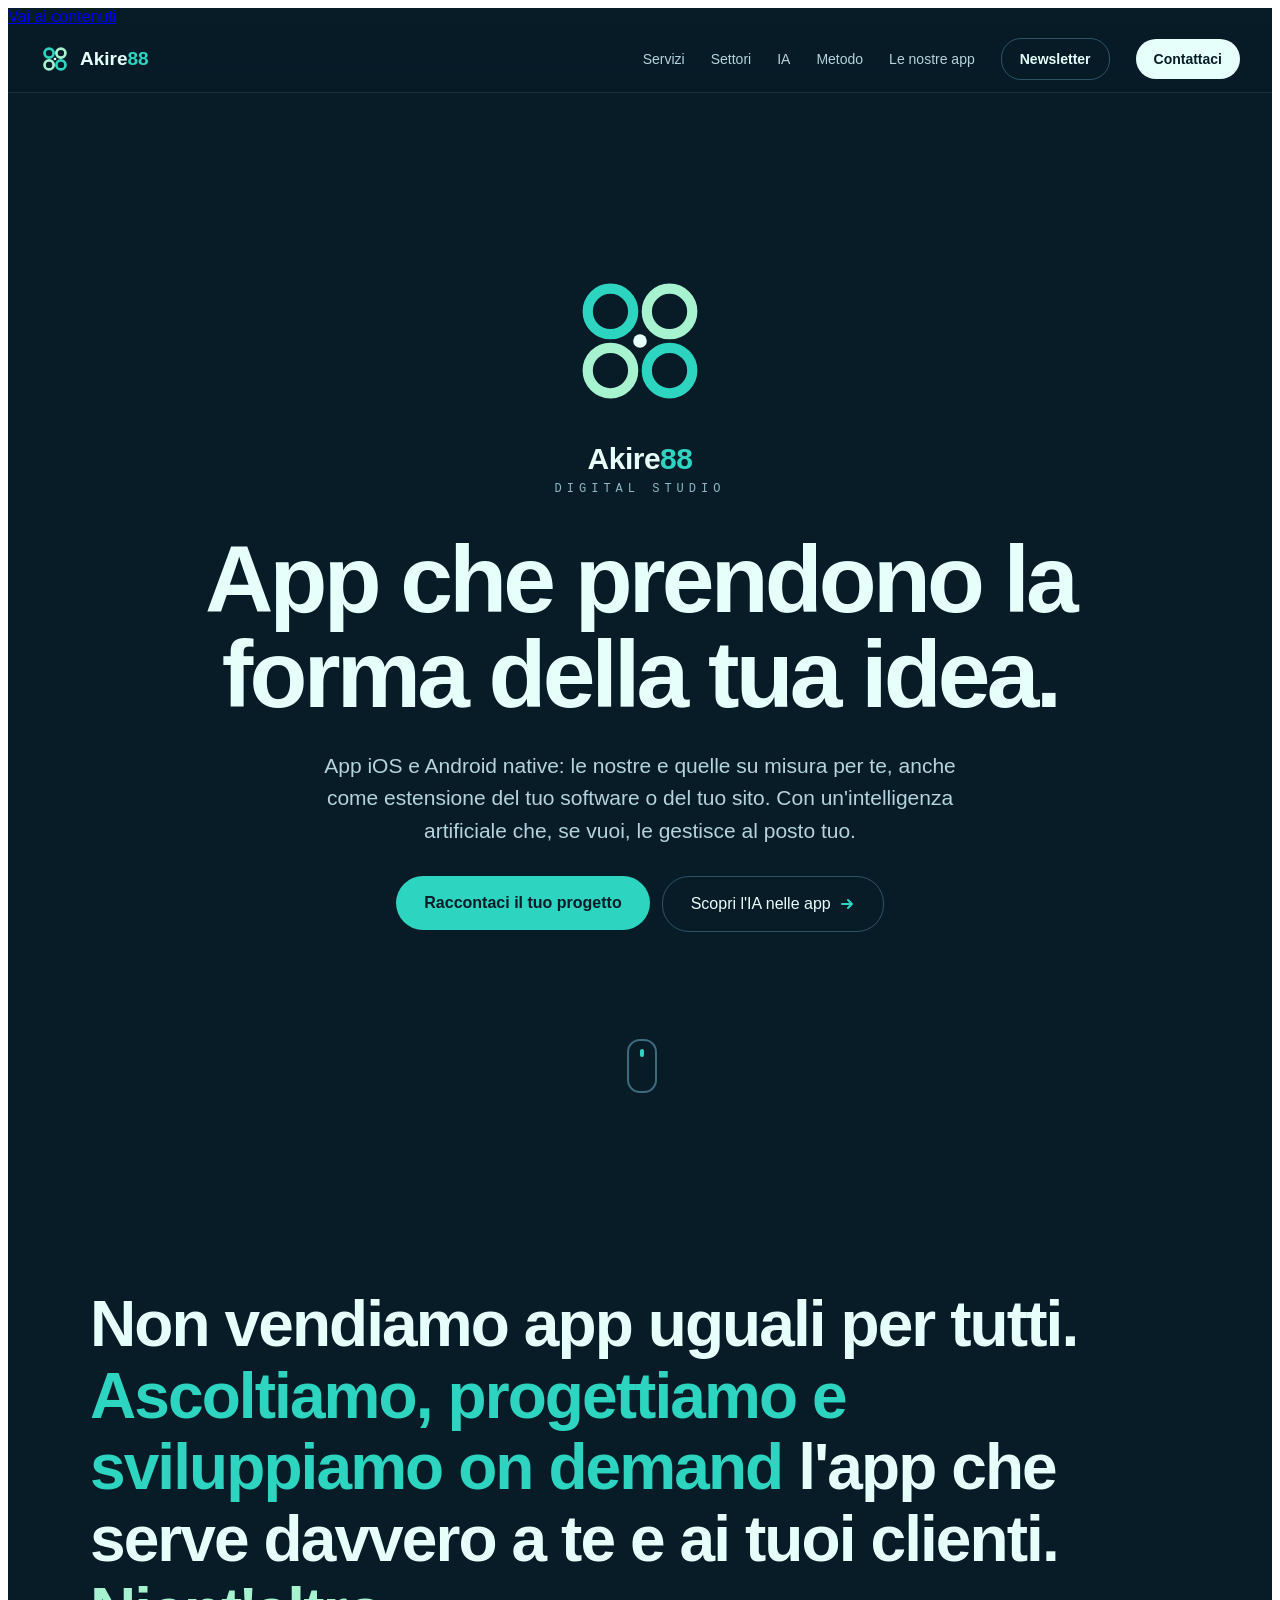
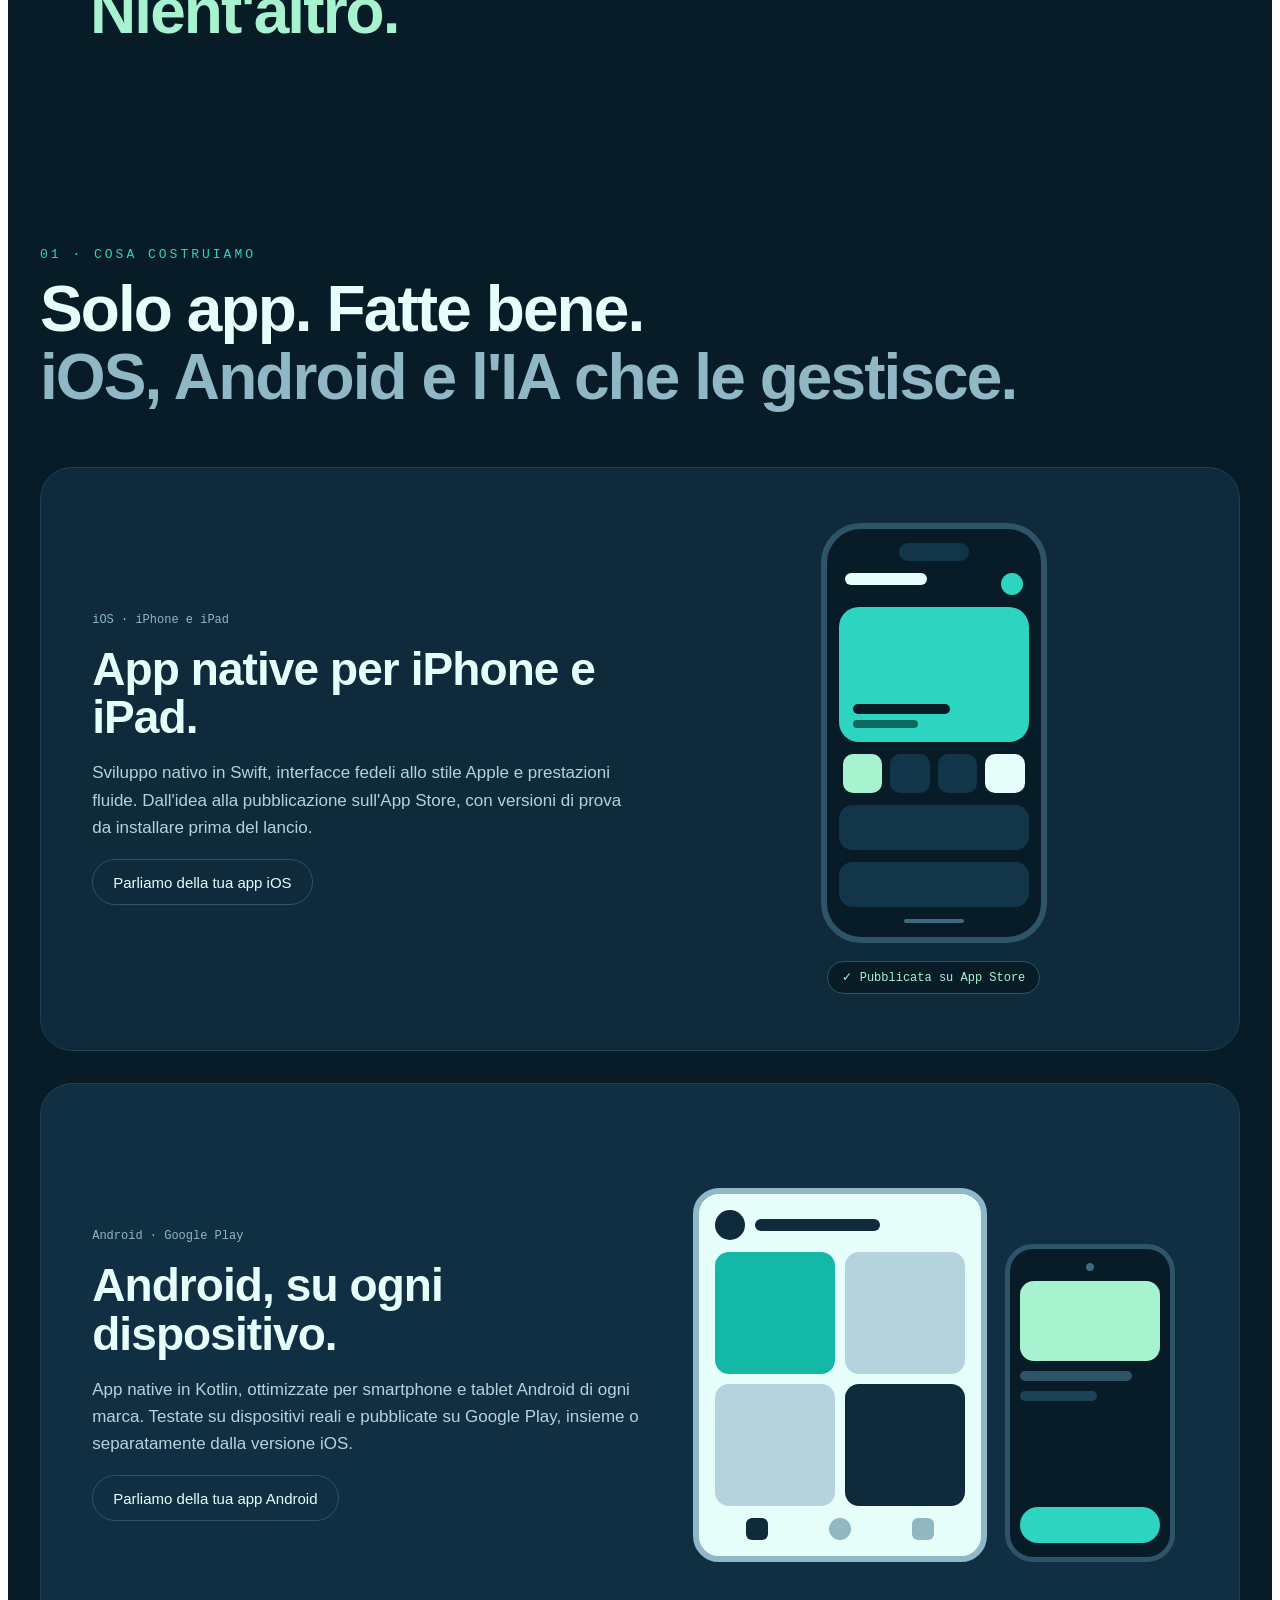
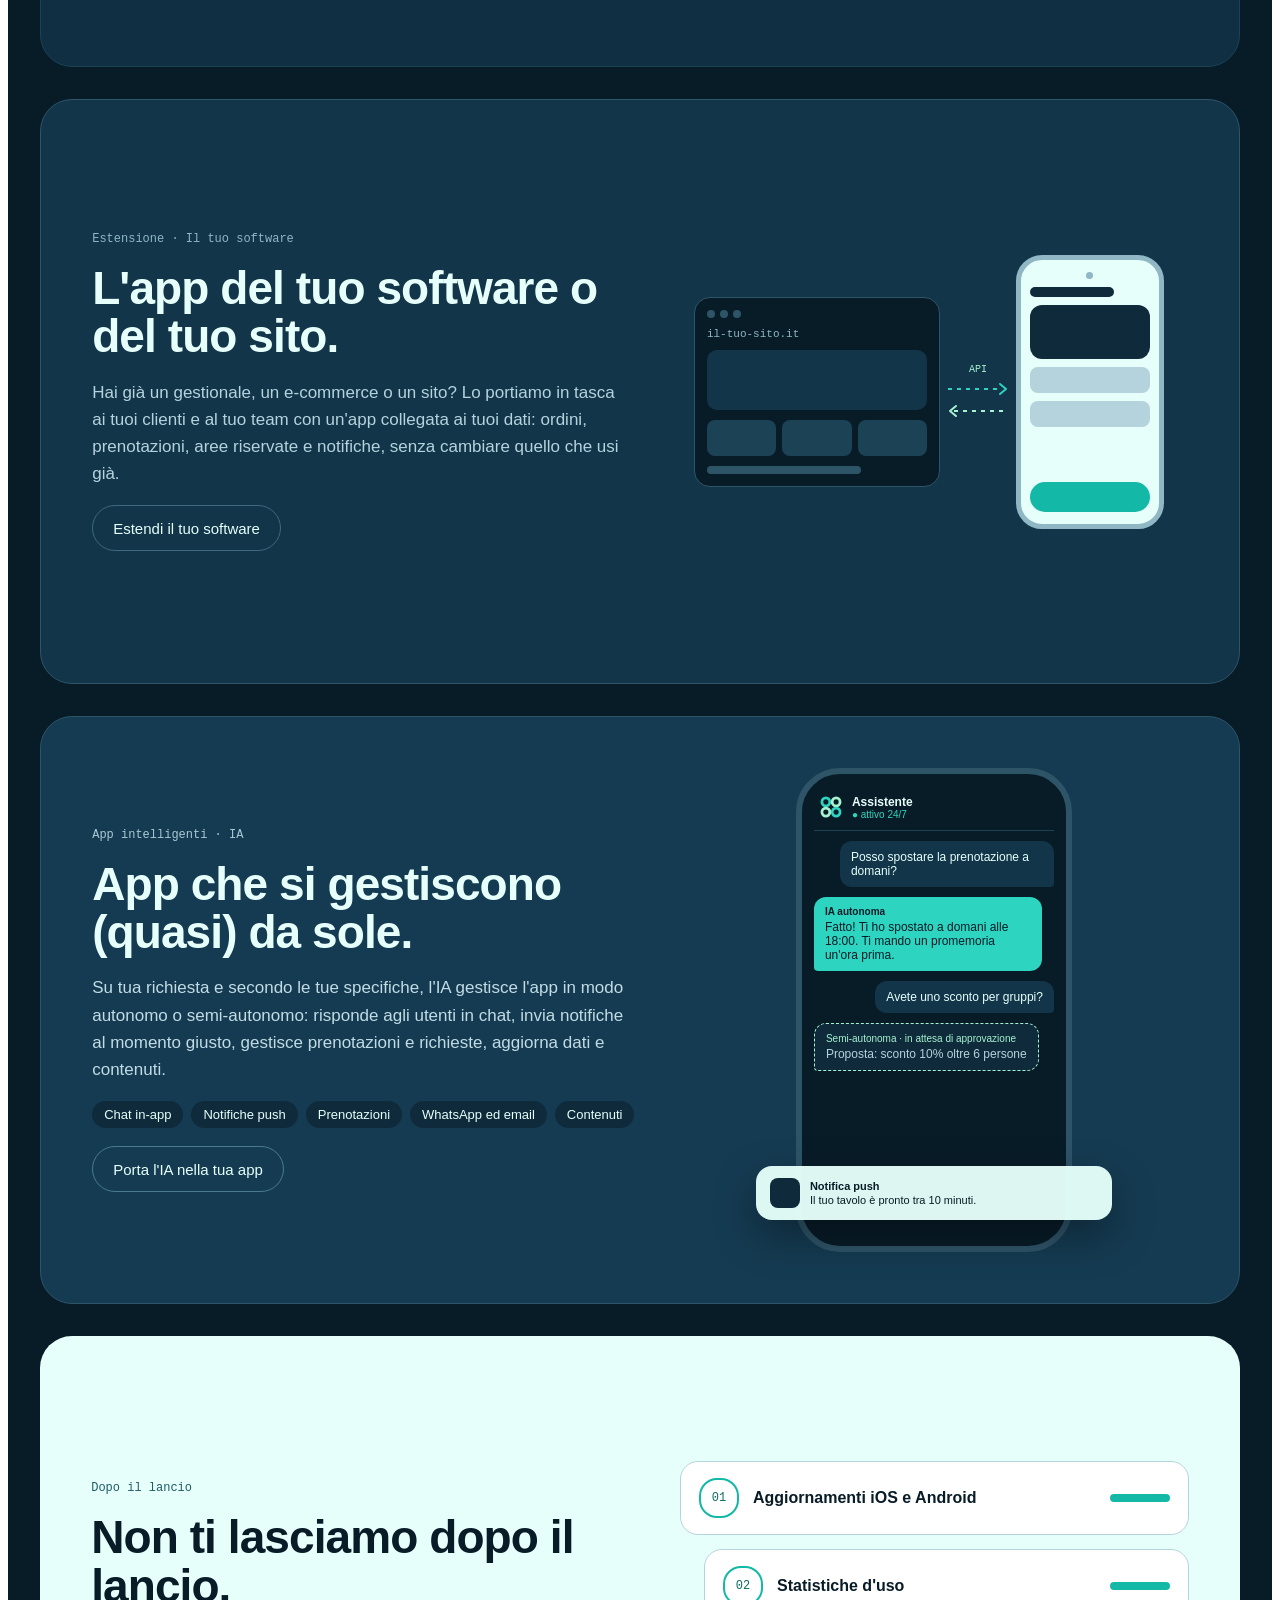
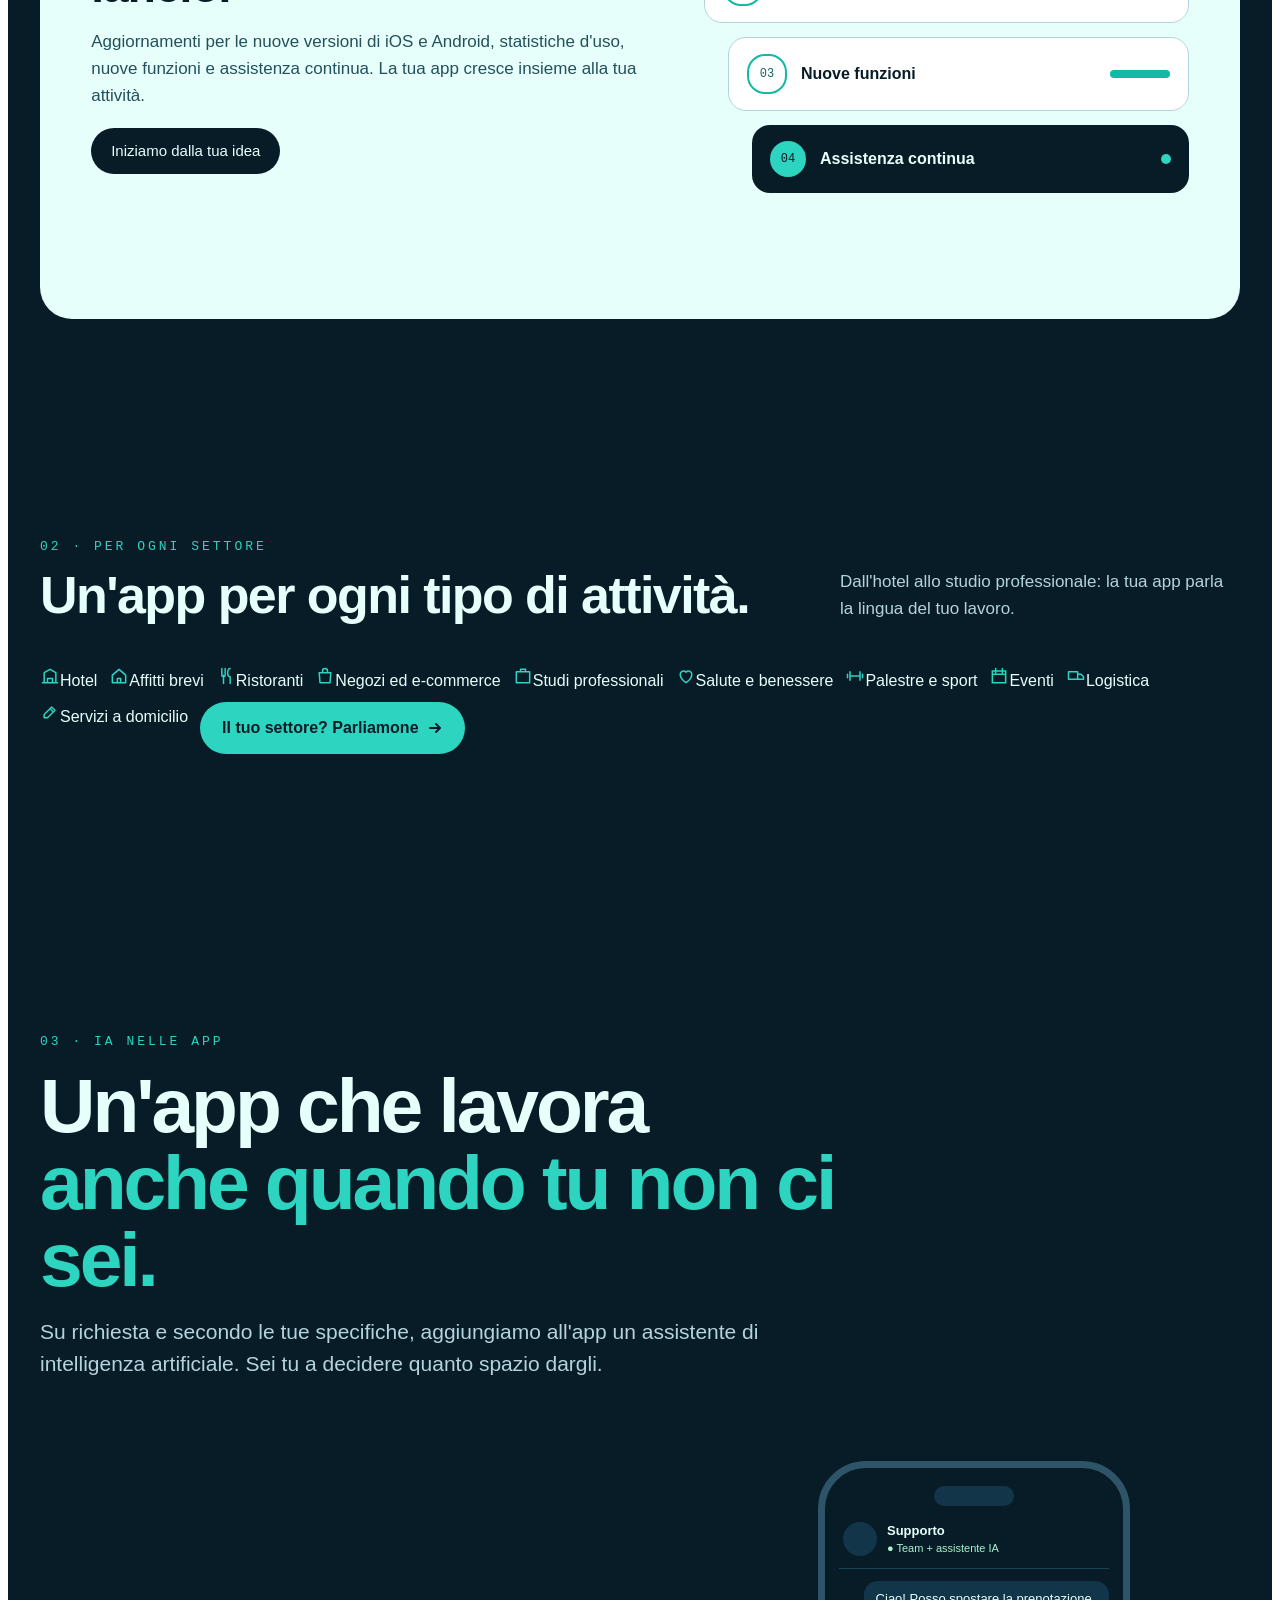
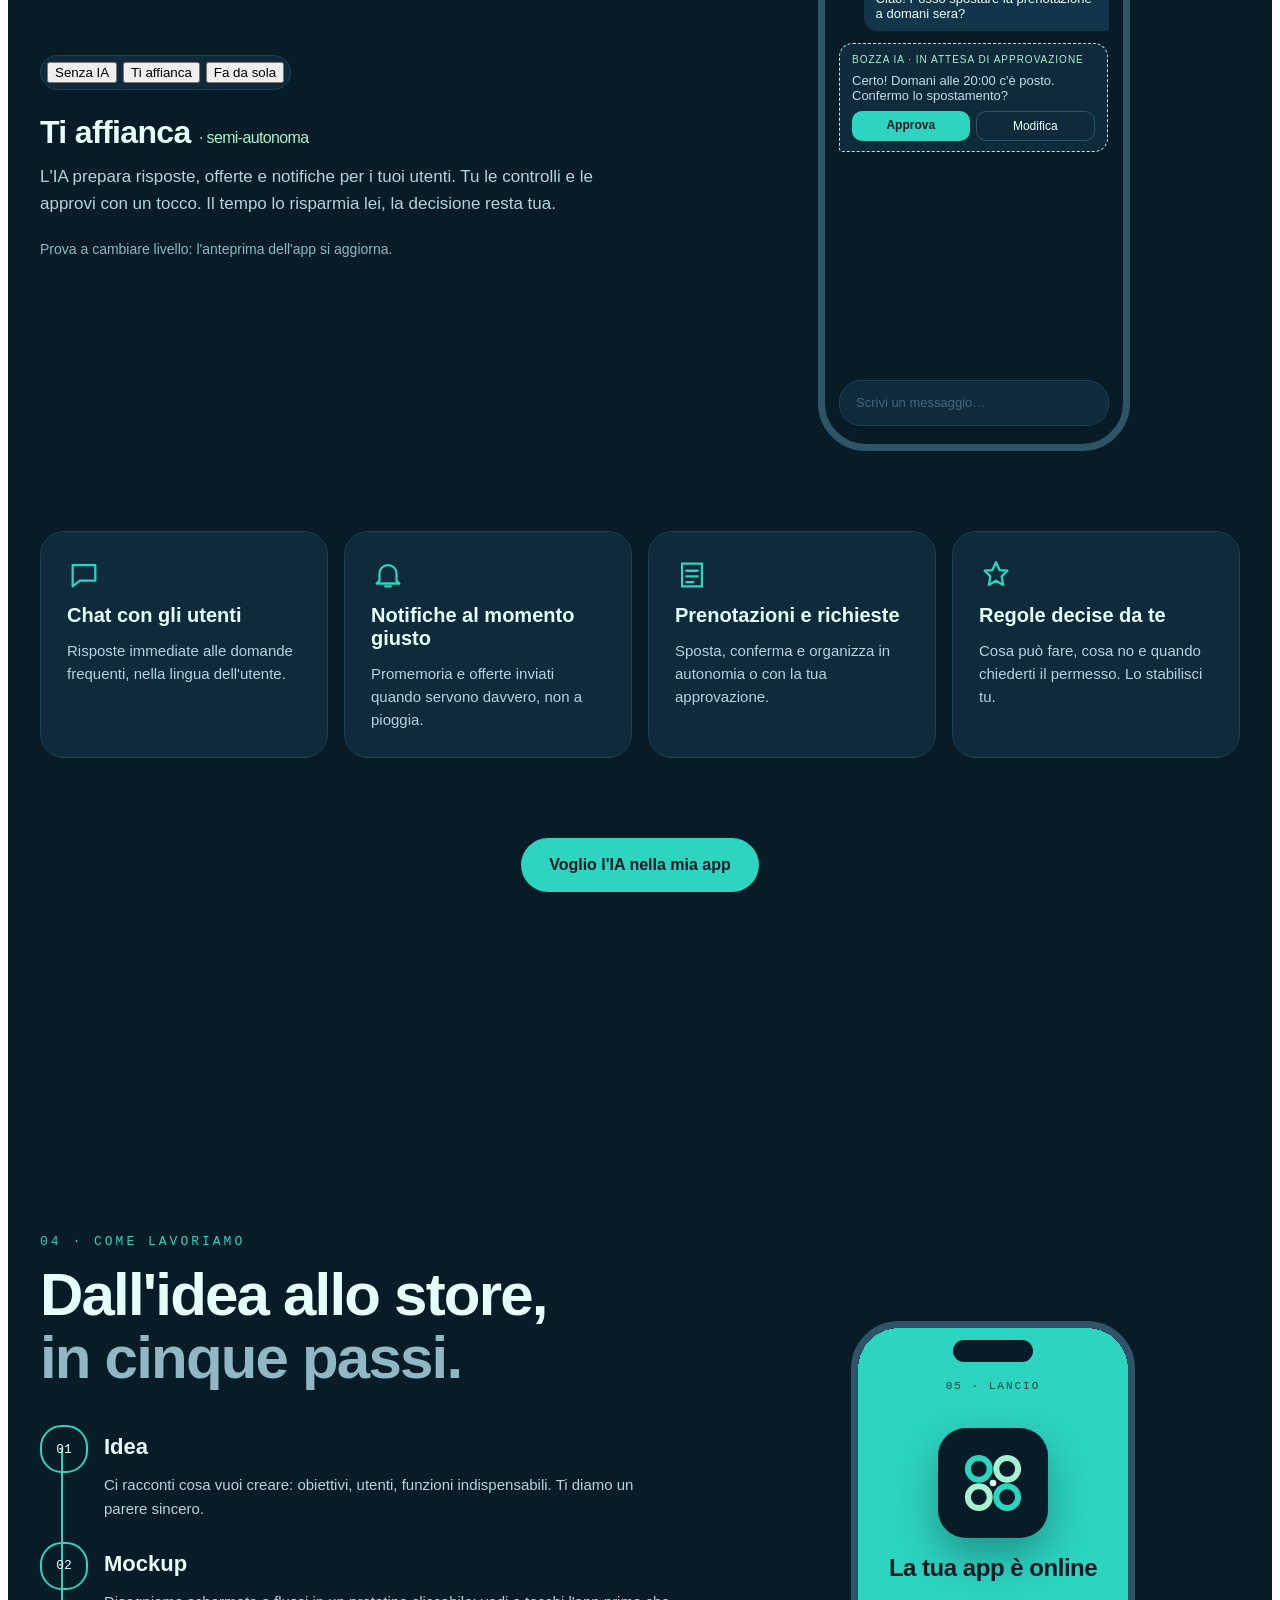
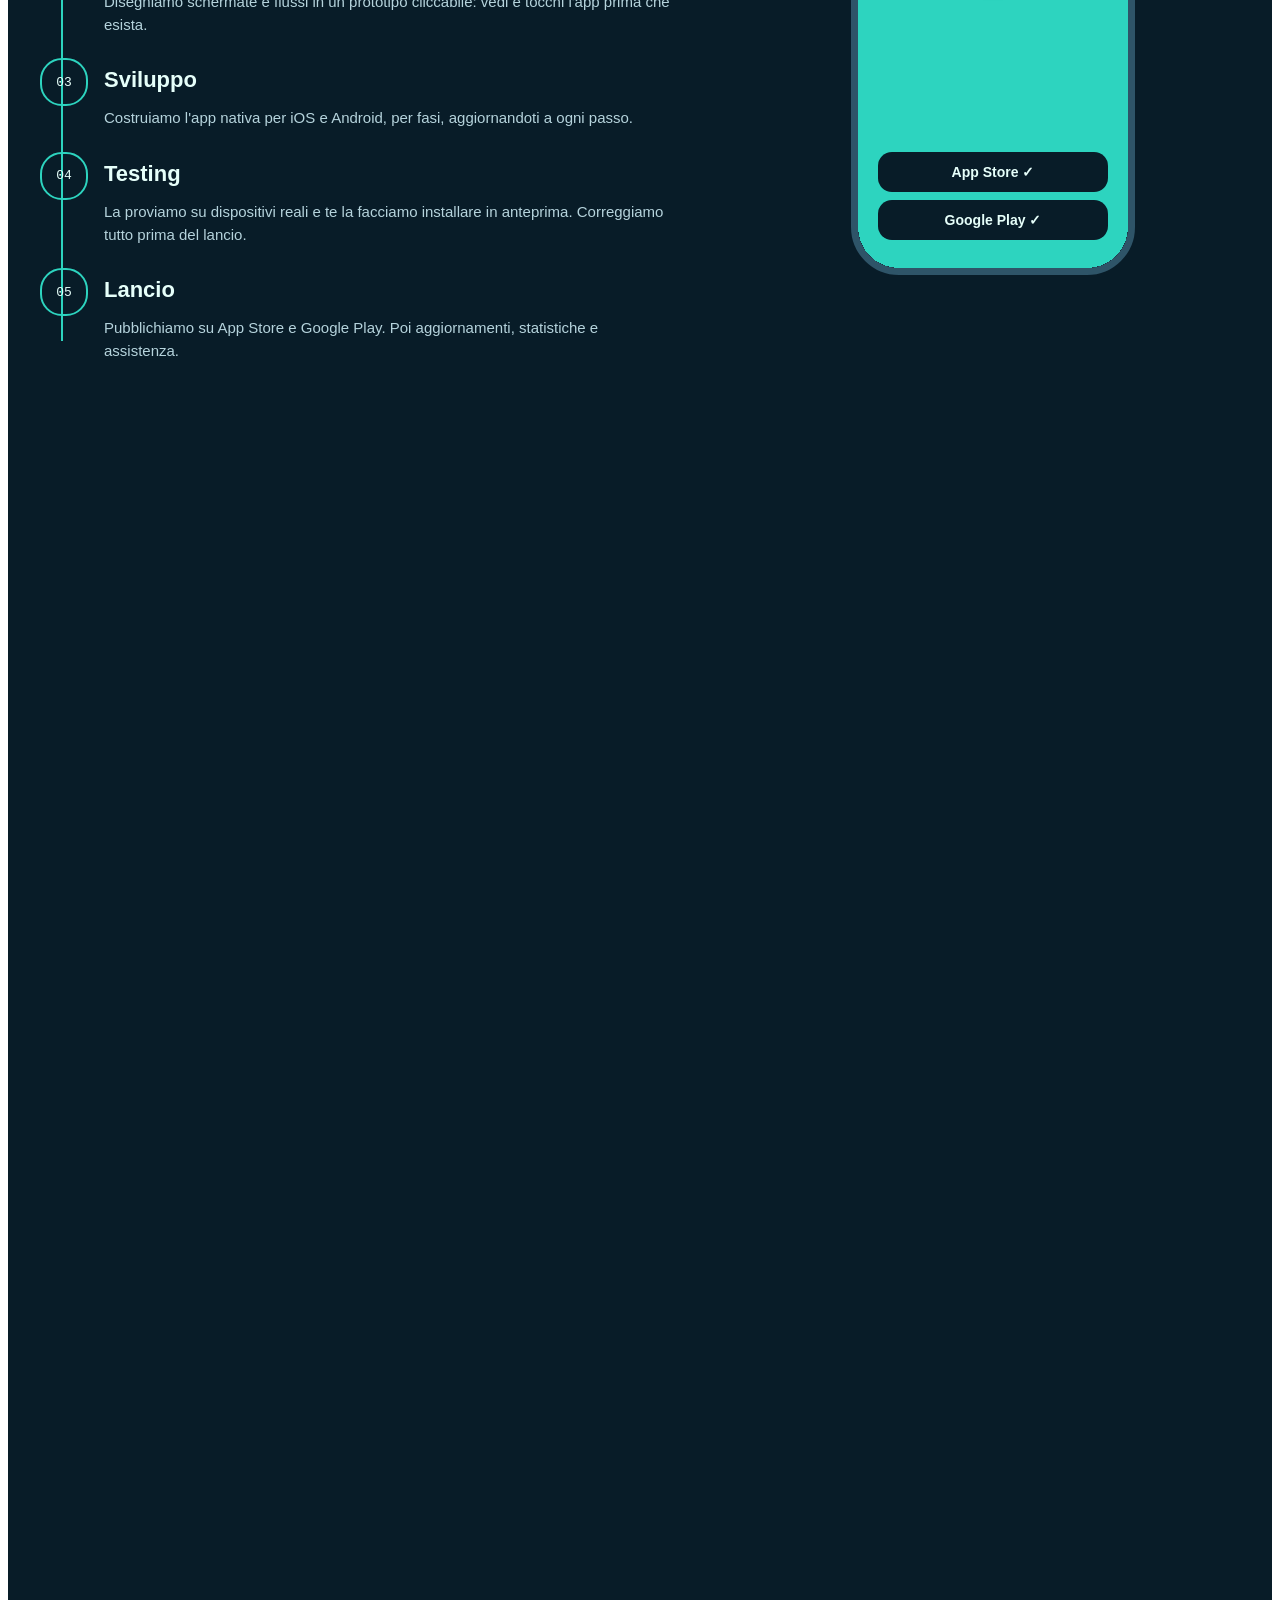
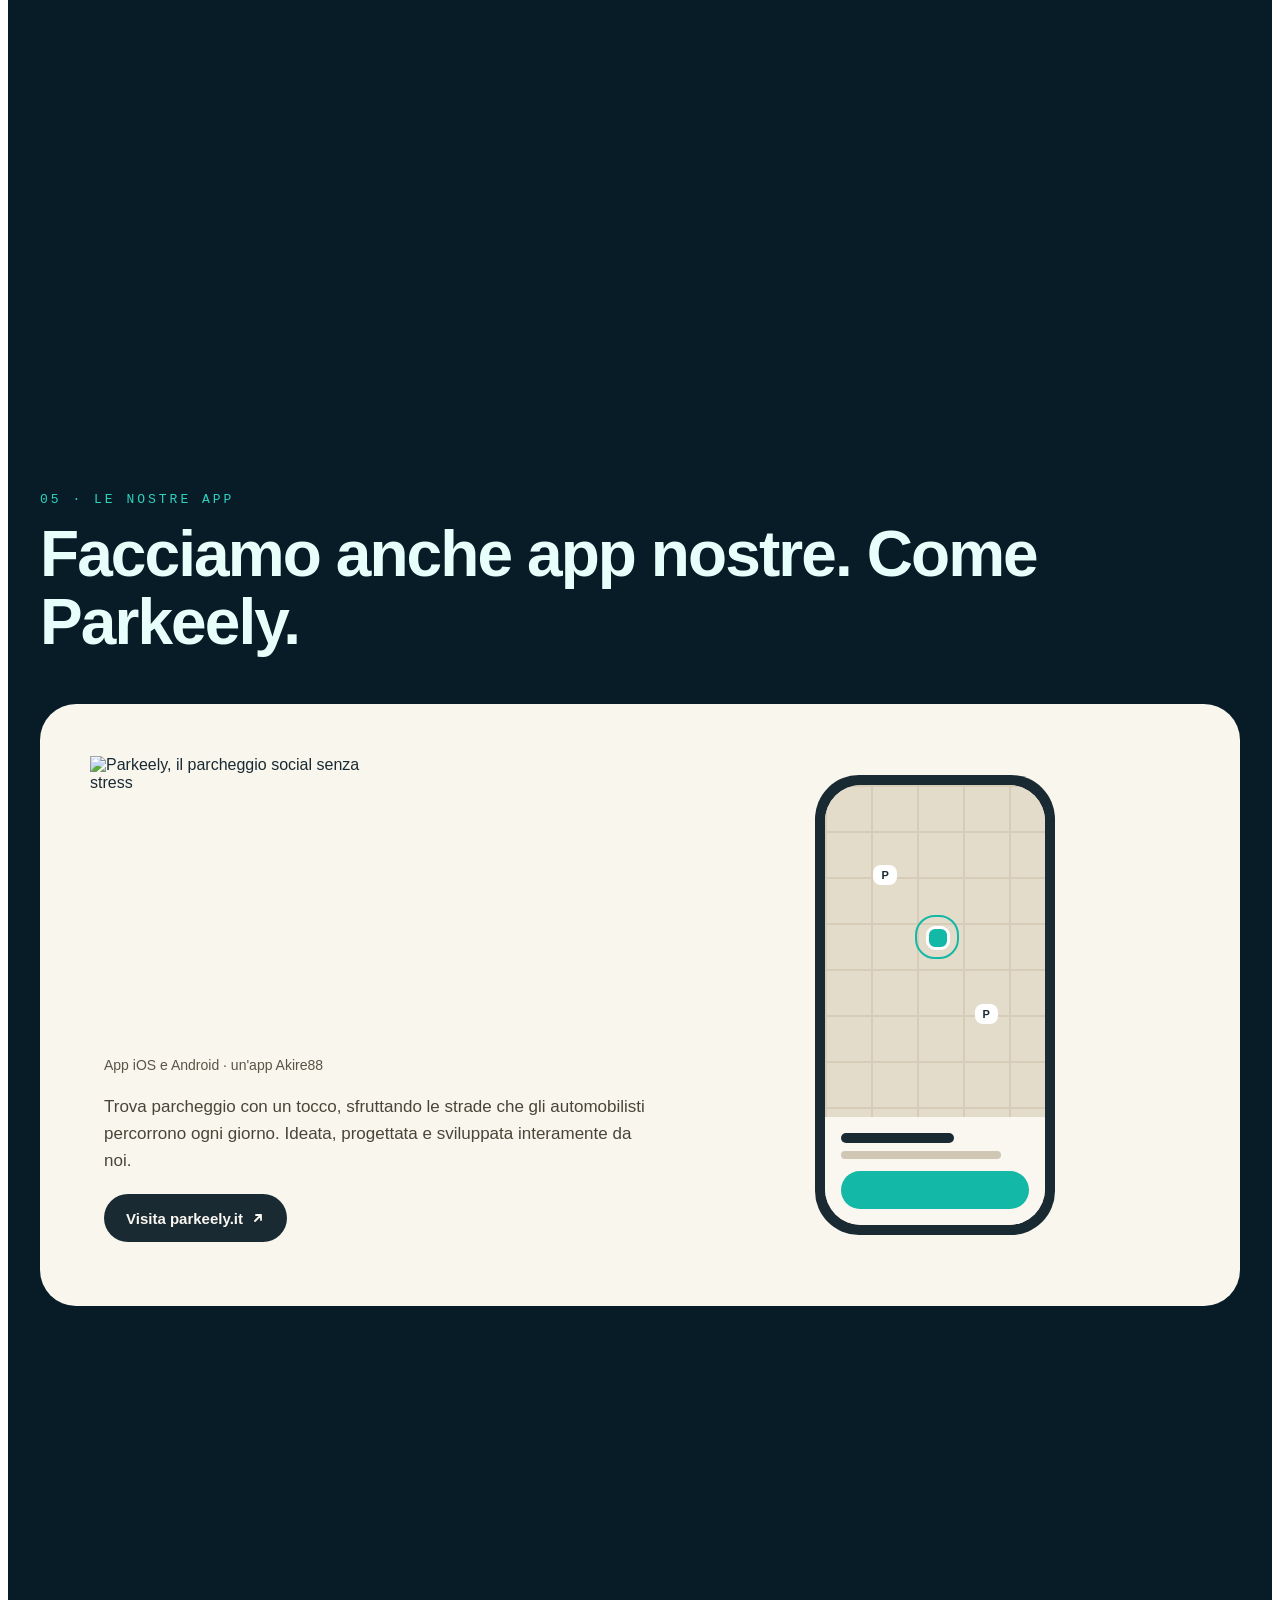
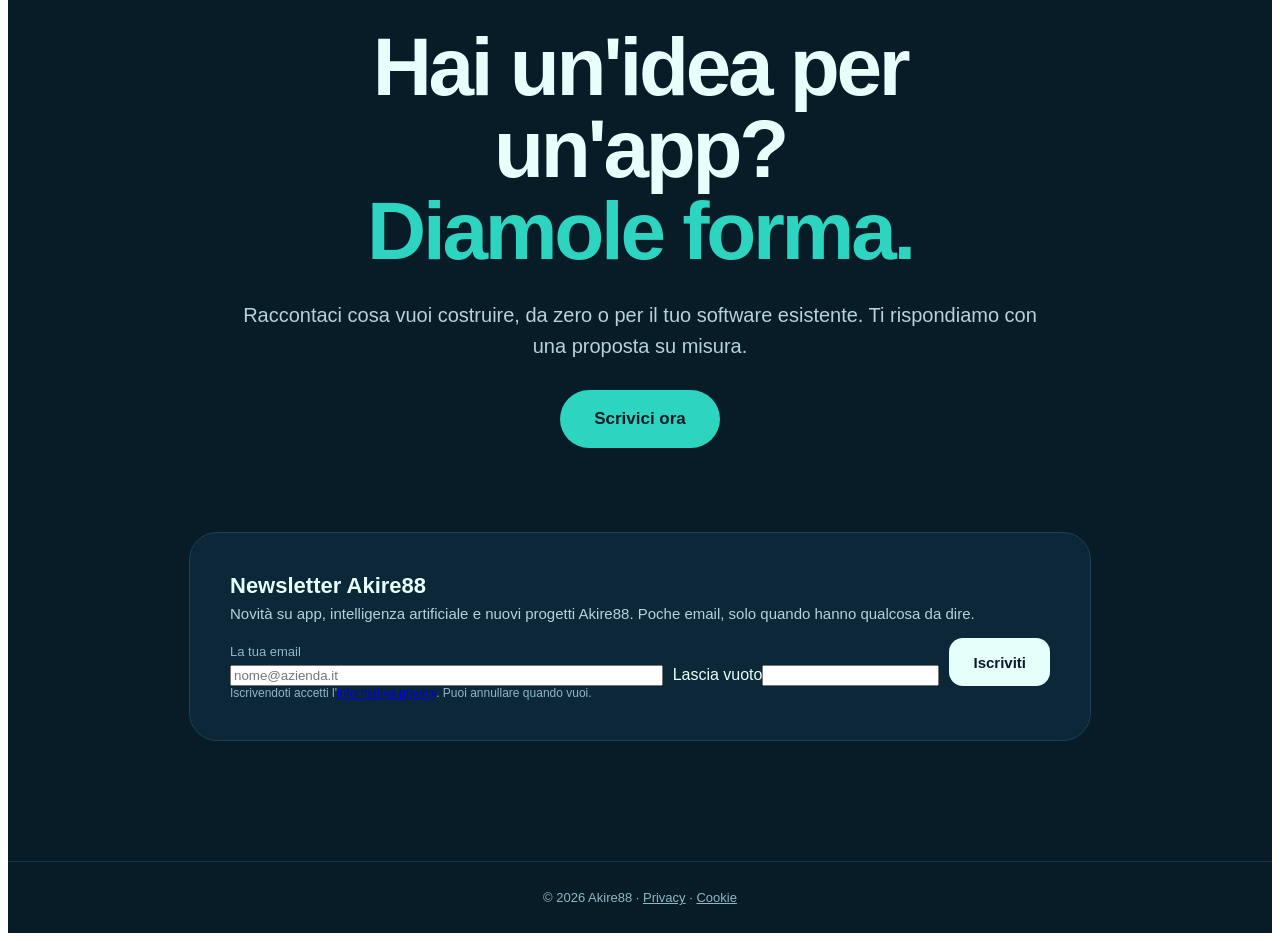
==== commit d95ae4bb: "Ottimizzazione telefono e pulsante Newsletter nella barra in alto Co-Authored-By: Claude Opus 5.5 <n" ====
--- a/docs/index.html
+++ b/docs/index.html
@@ -29,7 +29,7 @@
 
 <a class="k-skip" href="#servizi">Vai ai contenuti</a>
 <header style="position: sticky; top: 0; z-index: 20; background: rgba(8,28,40,.72); backdrop-filter: blur(18px); -webkit-backdrop-filter: blur(18px); border-bottom: 1px solid rgba(143,183,196,.14)">
-<nav aria-label="Principale" style="max-width: 1200px; margin: 0 auto; padding: 12px 24px; display: flex; flex-wrap: wrap; align-items: center; justify-content: space-between; gap: 12px 32px">
+<nav class="k-nav" aria-label="Principale" style="max-width: 1200px; margin: 0 auto; padding: 12px 24px; display: flex; flex-wrap: wrap; align-items: center; justify-content: space-between; gap: 12px 32px">
 <a href="#top" style="display: flex; align-items: center; gap: 10px; color: #E6FFFA; text-decoration: none">
 <svg width="30" height="30" viewBox="0 0 132 132" aria-hidden="true"><circle cx="40" cy="40" r="20" fill="none" stroke="#2DD4BF" stroke-width="12"></circle><circle cx="92" cy="40" r="20" fill="none" stroke="#A7F3D0" stroke-width="12"></circle><circle cx="40" cy="92" r="20" fill="none" stroke="#A7F3D0" stroke-width="12"></circle><circle cx="92" cy="92" r="20" fill="none" stroke="#2DD4BF" stroke-width="12"></circle><circle cx="66" cy="66" r="6" fill="#E6FFFA"></circle></svg>
 <span style="font-size: 19px; font-weight: 700">Akire<span style="color: #2DD4BF">88</span></span>
@@ -40,7 +40,8 @@
 <a href="#ia" style="color: #B5D3DC; text-decoration: none; padding: 12px 0">IA</a>
 <a href="#metodo" style="color: #B5D3DC; text-decoration: none; padding: 12px 0">Metodo</a>
 <a href="#progetti" style="color: #B5D3DC; text-decoration: none; padding: 12px 0">Le nostre app</a>
-<button type="button" class="k-btn" data-open="Informazioni generali" style="height: 40px; padding: 0 18px; border-radius: 20px; border: none; background: #E6FFFA; color: #081C28; font-family: inherit; font-size: 14px; font-weight: 600; cursor: pointer">Contattaci</button>
+<a href="#newsletter" class="k-btn k-navbtn k-nl-link" style="height: 40px; padding: 0 18px; border-radius: 20px; border: 1px solid #2E5468; color: #E6FFFA; text-decoration: none; font-size: 14px; font-weight: 600; display: inline-flex; align-items: center">Newsletter</a>
+<button type="button" class="k-btn k-navbtn" data-open="Informazioni generali" style="height: 40px; padding: 0 18px; border-radius: 20px; border: none; background: #E6FFFA; color: #081C28; font-family: inherit; font-size: 14px; font-weight: 600; cursor: pointer">Contattaci</button>
 </div>
 </nav>
 </header>
@@ -463,7 +464,7 @@
 <h2 style="margin: 0; font-size: clamp(40px, 6.4vw, 88px); font-weight: 700; letter-spacing: -0.04em; line-height: 1">Hai un'idea per un'app?<br><span style="color: #2DD4BF">Diamole forma.</span></h2>
 <p style="margin: 0; font-size: clamp(17px, 2vw, 20px); line-height: 1.55; color: #B5D3DC">Raccontaci cosa vuoi costruire, da zero o per il tuo software esistente. Ti rispondiamo con una proposta su misura.</p>
 <button type="button" class="k-btn" data-open="Informazioni generali" style="height: 58px; padding: 0 34px; border-radius: 29px; border: none; background: #2DD4BF; color: #081C28; font-family: inherit; font-size: 17px; font-weight: 600; cursor: pointer">Scrivici ora</button>
-<div style="width: 100%; margin-top: 56px; padding: clamp(24px, 4vw, 40px); border-radius: 28px; background: rgba(14,42,59,.85); border: 1px solid #1C4256; display: flex; flex-direction: column; gap: 16px; text-align: left">
+<div id="newsletter" style="scroll-margin-top: 96px; width: 100%; margin-top: 56px; padding: clamp(24px, 4vw, 40px); border-radius: 28px; background: rgba(14,42,59,.85); border: 1px solid #1C4256; display: flex; flex-direction: column; gap: 16px; text-align: left">
 <div style="display: flex; flex-direction: column; gap: 6px"><h3 style="margin: 0; font-size: 22px">Newsletter Akire88</h3><p style="margin: 0; font-size: 15px; color: #B5D3DC">Novità su app, intelligenza artificiale e nuovi progetti Akire88. Poche email, solo quando hanno qualcosa da dire.</p></div>
 <div data-if="nlNotSent">
 <form id="k-nl-form" style="display: flex; flex-wrap: wrap; gap: 10px; align-items: flex-end">
